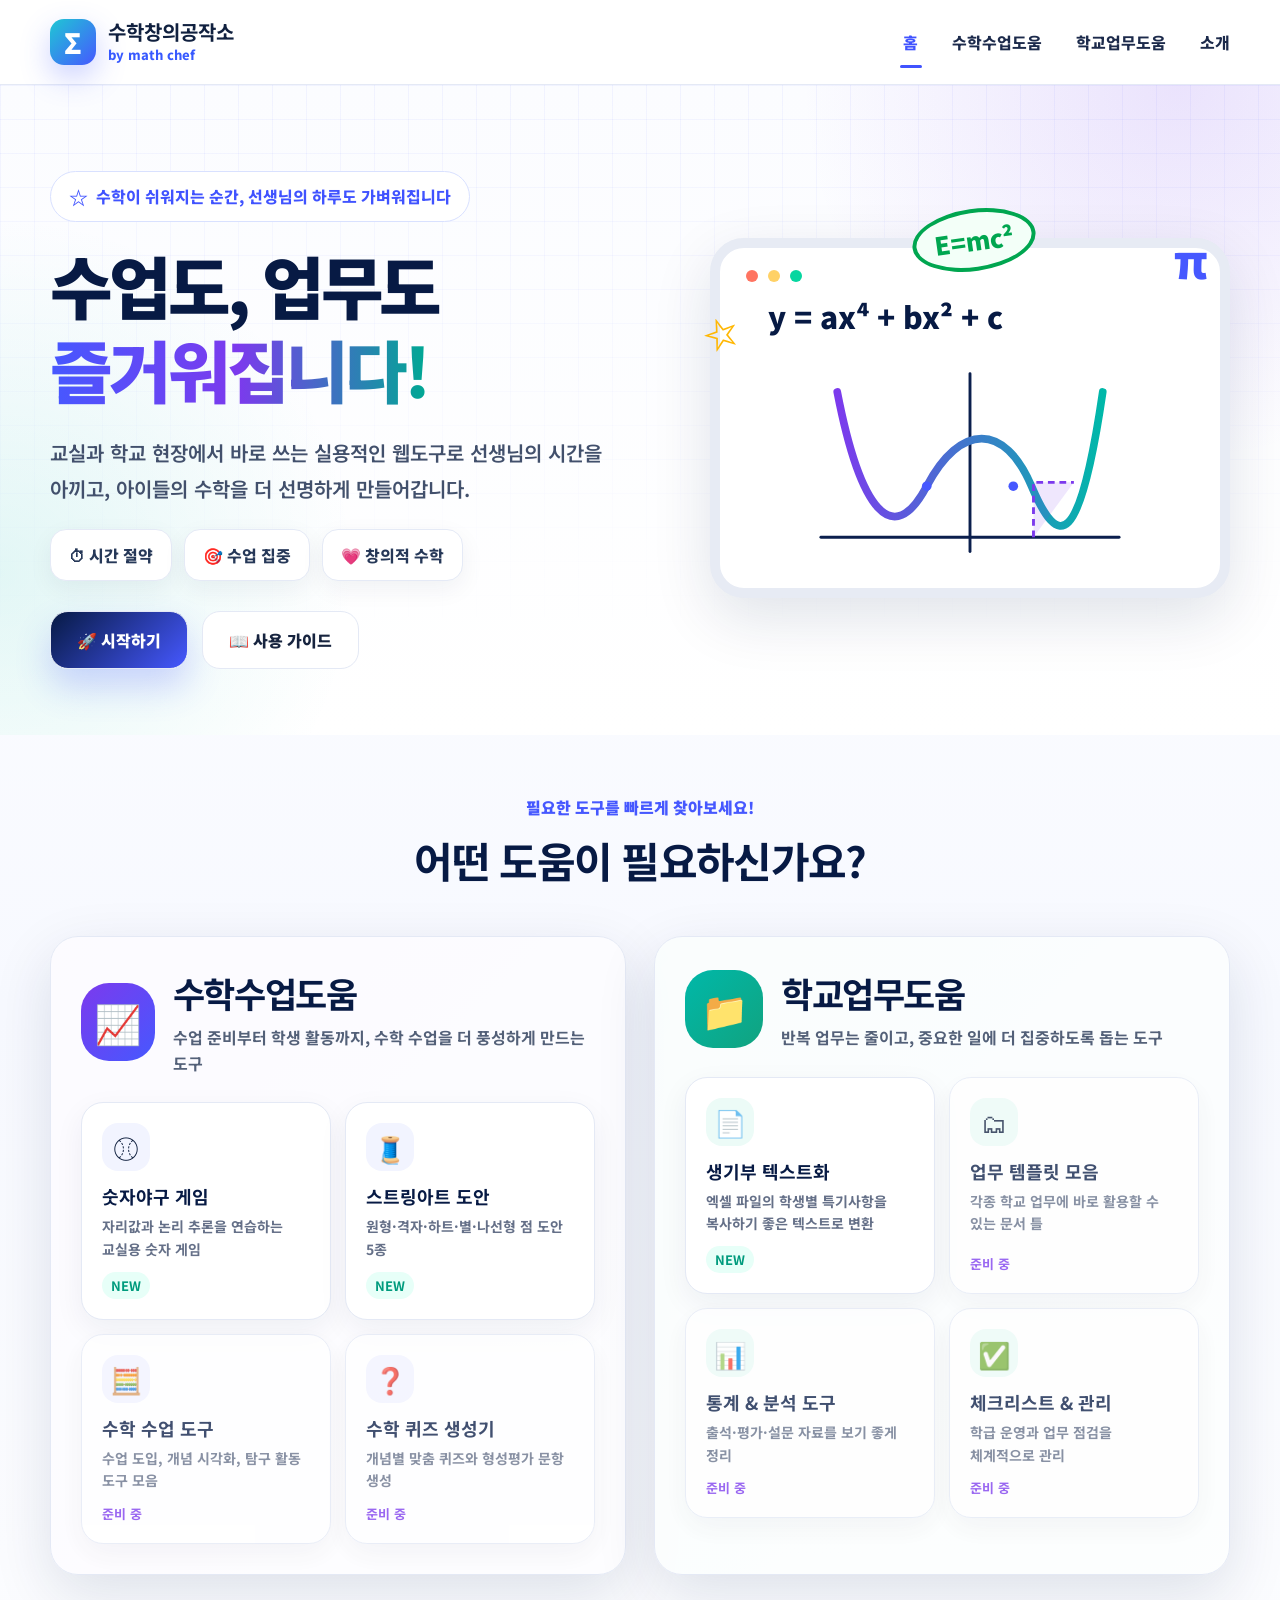
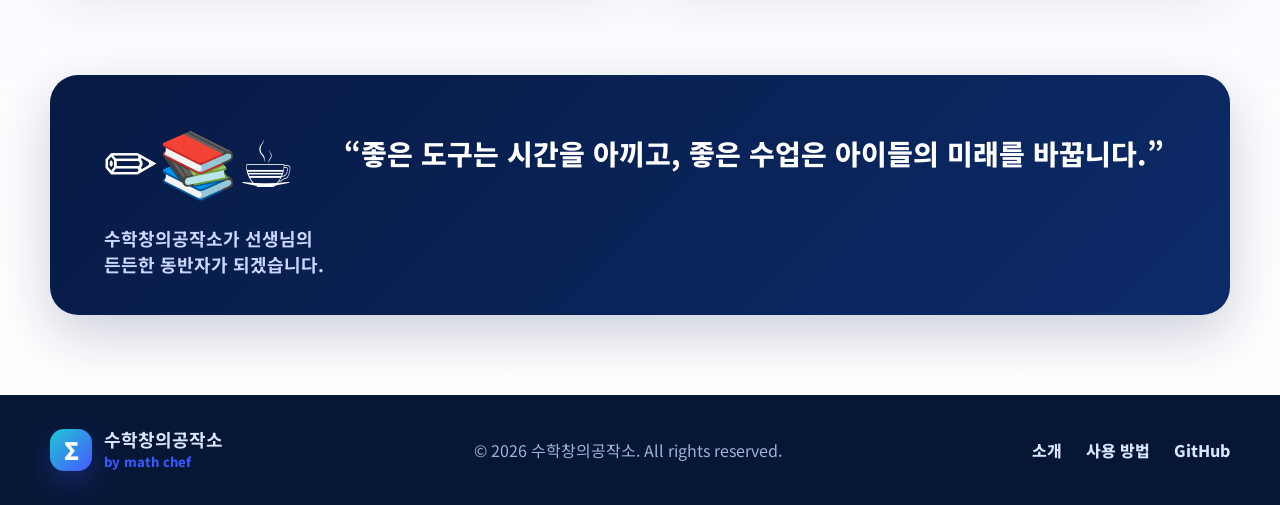
==== index.html @ ceac44e9 "Replace graph worksheet card with number baseball game" ====
<!doctype html>
<html lang="ko">
<head>
  <meta charset="UTF-8" />
  <meta name="viewport" content="width=device-width, initial-scale=1.0" />
  <title>수학창의공작소 | 수학수업·학교업무 웹도구</title>
  <meta name="description" content="수학 수업과 학교 업무를 더 쉽고 즐겁게 만드는 교사용 웹도구 모음입니다." />
  <link rel="preconnect" href="https://fonts.googleapis.com">
  <link rel="preconnect" href="https://fonts.gstatic.com" crossorigin>
  <link href="https://fonts.googleapis.com/css2?family=Noto+Sans+KR:wght@400;500;700;800;900&display=swap" rel="stylesheet">
  <link rel="stylesheet" href="style.css" />
</head>
<body>
  <header class="site-header">
    <div class="container header-inner">
      <a class="brand" href="./" aria-label="수학창의공작소 홈">
        <span class="brand-mark">Σ</span>
        <span class="brand-text">
          <strong>수학창의공작소</strong>
          <em>by math chef</em>
        </span>
      </a>
      <nav class="nav" aria-label="주요 메뉴">
        <a href="#home" class="active">홈</a>
        <a href="#math-tools">수학수업도움</a>
        <a href="#school-tools">학교업무도움</a>
        <a href="#about">소개</a>
      </nav>
    </div>
  </header>

  <main id="home">
    <section class="hero">
      <div class="container hero-grid">
        <div class="hero-copy">
          <p class="eyebrow">수학이 쉬워지는 순간, 선생님의 하루도 가벼워집니다</p>
          <h1>수업도, 업무도<br><span>즐거워집니다!</span></h1>
          <p class="hero-desc">
            교실과 학교 현장에서 바로 쓰는 실용적인 웹도구로 선생님의 시간을 아끼고,
            아이들의 수학을 더 선명하게 만들어갑니다.
          </p>
          <div class="hero-badges" aria-label="핵심 장점">
            <span>⏱ 시간 절약</span>
            <span>🎯 수업 집중</span>
            <span>💗 창의적 수학</span>
          </div>
          <div class="hero-actions">
            <a class="btn primary" href="#math-tools">🚀 시작하기</a>
            <a class="btn ghost" href="#guide">📖 사용 가이드</a>
          </div>
        </div>

        <div class="hero-visual" aria-hidden="true">
          <div class="doodle star">☆</div>
          <div class="doodle pi">π</div>
          <div class="doodle emc">E=mc²</div>
          <div class="board-card">
            <div class="board-top"></div>
            <div class="formula">y = ax⁴ + bx² + c</div>
            <svg viewBox="0 0 420 250" role="img" aria-label="4차함수 그래프 일러스트">
              <defs>
                <linearGradient id="curveGrad" x1="0" y1="0" x2="1" y2="0">
                  <stop offset="0" stop-color="#7c3aed"/>
                  <stop offset="1" stop-color="#00b8a9"/>
                </linearGradient>
              </defs>
              <line x1="55" y1="205" x2="365" y2="205" class="axis"/>
              <line x1="210" y1="35" x2="210" y2="220" class="axis"/>
              <path d="M72 54 C96 178, 130 218, 165 152 S246 86, 274 152 S324 218, 348 54" class="curve"/>
              <path d="M276 205 L276 148 L318 148" class="shade"/>
              <circle cx="165" cy="152" r="5" class="point"/>
              <circle cx="255" cy="152" r="5" class="point"/>
            </svg>
          </div>
        </div>
      </div>
    </section>

    <section class="finder" id="guide">
      <div class="container">
        <p class="mini-title">필요한 도구를 빠르게 찾아보세요!</p>
        <h2>어떤 도움이 필요하신가요?</h2>
      </div>
    </section>

    <section class="tool-sections">
      <div class="container two-columns">
        <article class="tool-panel math" id="math-tools">
          <div class="panel-head">
            <div class="panel-icon">📈</div>
            <div>
              <h2>수학수업도움</h2>
              <p>수업 준비부터 학생 활동까지, 수학 수업을 더 풍성하게 만드는 도구</p>
            </div>
          </div>
          <div class="tool-list">
            <a class="tool-item" href="tools/number-baseball.html">
              <span class="item-icon">⚾</span>
              <span><strong>숫자야구 게임</strong><small>자리값과 논리 추론을 연습하는 교실용 숫자 게임</small></span>
              <b class="new">NEW</b>
            </a>
            <a class="tool-item" href="tools/string-art.html">
              <span class="item-icon">🧵</span>
              <span><strong>스트링아트 도안</strong><small>원형·격자·하트·별·나선형 점 도안 5종</small></span>
              <b class="new">NEW</b>
            </a>
            <a class="tool-item disabled" href="#" aria-disabled="true">
              <span class="item-icon">🧮</span>
              <span><strong>수학 수업 도구</strong><small>수업 도입, 개념 시각화, 탐구 활동 도구 모음</small></span>
              <b>준비 중</b>
            </a>
            <a class="tool-item disabled" href="#" aria-disabled="true">
              <span class="item-icon">❓</span>
              <span><strong>수학 퀴즈 생성기</strong><small>개념별 맞춤 퀴즈와 형성평가 문항 생성</small></span>
              <b>준비 중</b>
            </a>
          </div>
        </article>

        <article class="tool-panel school" id="school-tools">
          <div class="panel-head">
            <div class="panel-icon">📁</div>
            <div>
              <h2>학교업무도움</h2>
              <p>반복 업무는 줄이고, 중요한 일에 더 집중하도록 돕는 도구</p>
            </div>
          </div>
          <div class="tool-list">
            <a class="tool-item" href="tools/student-record-textifier.html">
              <span class="item-icon">📄</span>
              <span><strong>생기부 텍스트화</strong><small>엑셀 파일의 학생별 특기사항을 복사하기 좋은 텍스트로 변환</small></span>
              <b class="new">NEW</b>
            </a>
            <a class="tool-item disabled" href="#" aria-disabled="true">
              <span class="item-icon">🗂</span>
              <span><strong>업무 템플릿 모음</strong><small>각종 학교 업무에 바로 활용할 수 있는 문서 틀</small></span>
              <b>준비 중</b>
            </a>
            <a class="tool-item disabled" href="#" aria-disabled="true">
              <span class="item-icon">📊</span>
              <span><strong>통계 & 분석 도구</strong><small>출석·평가·설문 자료를 보기 좋게 정리</small></span>
              <b>준비 중</b>
            </a>
            <a class="tool-item disabled" href="#" aria-disabled="true">
              <span class="item-icon">✅</span>
              <span><strong>체크리스트 & 관리</strong><small>학급 운영과 업무 점검을 체계적으로 관리</small></span>
              <b>준비 중</b>
            </a>
          </div>
        </article>
      </div>
    </section>

    <section class="quote" id="about">
      <div class="container quote-card">
        <div class="quote-illust">✏️📚☕</div>
        <p>“좋은 도구는 시간을 아끼고, 좋은 수업은 아이들의 미래를 바꿉니다.”</p>
        <span>수학창의공작소가 선생님의 든든한 동반자가 되겠습니다.</span>
      </div>
    </section>
  </main>

  <footer class="footer">
    <div class="container footer-inner">
      <div class="brand footer-brand">
        <span class="brand-mark">Σ</span>
        <span class="brand-text"><strong>수학창의공작소</strong><em>by math chef</em></span>
      </div>
      <p>© 2026 수학창의공작소. All rights reserved.</p>
      <div class="footer-links">
        <a href="#about">소개</a>
        <a href="#guide">사용 방법</a>
        <a href="https://github.com/bsw0131/mathfactory" target="_blank" rel="noreferrer">GitHub</a>
      </div>
    </div>
  </footer>

  <script src="app.js"></script>
</body>
</html>
---- style.css ----
:root{
  --navy:#071a44;
  --deep:#0b1f4d;
  --blue:#4658ff;
  --purple:#7c3aed;
  --teal:#00b8a9;
  --green:#11a37f;
  --orange:#ff7a3d;
  --pink:#ff5c8a;
  --ink:#10203f;
  --muted:#66728a;
  --line:#e4e9f5;
  --soft:#f6f8ff;
  --white:#fff;
  --shadow:0 20px 60px rgba(11,31,77,.12);
}
*{box-sizing:border-box}
html{scroll-behavior:smooth}
body{margin:0;font-family:'Noto Sans KR',system-ui,-apple-system,BlinkMacSystemFont,sans-serif;color:var(--ink);background:linear-gradient(180deg,#fff 0,#f7f9ff 48%,#fff 100%);word-break:keep-all}
a{color:inherit;text-decoration:none}
.container{width:min(1180px,calc(100% - 48px));margin:0 auto}
.site-header{position:sticky;top:0;z-index:20;background:rgba(255,255,255,.88);backdrop-filter:blur(14px);border-bottom:1px solid var(--line)}
.header-inner{height:84px;display:flex;align-items:center;justify-content:space-between;gap:30px}
.brand{display:flex;align-items:center;gap:12px;font-weight:900}.brand-mark{width:46px;height:46px;display:grid;place-items:center;border-radius:14px;background:linear-gradient(135deg,#1fc7d4,#4658ff);color:#fff;font-size:28px;box-shadow:0 12px 30px rgba(70,88,255,.28)}
.brand-text{display:flex;flex-direction:column;line-height:1.1}.brand-text strong{font-size:20px}.brand-text em{font-style:normal;font-size:13px;color:#3759ff;font-weight:800;margin-top:5px}
.nav{display:flex;align-items:center;gap:34px;font-weight:800;color:#1c2a4b}.nav a{position:relative;padding:30px 0}.nav a.active,.nav a:hover{color:#4053ff}.nav a.active:after,.nav a:hover:after{content:"";position:absolute;left:50%;bottom:16px;width:22px;height:3px;border-radius:9px;background:#4053ff;transform:translateX(-50%)}
.hero{position:relative;overflow:hidden;background:radial-gradient(circle at 92% 0%,rgba(124,58,237,.13),transparent 28%),radial-gradient(circle at 0% 75%,rgba(0,184,169,.11),transparent 26%),linear-gradient(180deg,#fbfcff 0,#fff 100%)}
.hero:before{content:"";position:absolute;inset:0;background-image:linear-gradient(rgba(70,88,255,.055) 1px,transparent 1px),linear-gradient(90deg,rgba(70,88,255,.055) 1px,transparent 1px);background-size:34px 34px;mask-image:linear-gradient(180deg,#000 0,transparent 85%)}
.hero-grid{position:relative;display:grid;grid-template-columns:1.02fr .98fr;align-items:center;min-height:650px;gap:60px;padding:80px 0 60px}.eyebrow{display:inline-flex;align-items:center;gap:8px;margin:0 0 25px;padding:11px 18px;border:1px solid #d9e1ff;border-radius:999px;background:#fff;color:#4053ff;font-weight:800}.eyebrow:before{content:"☆";font-size:19px}.hero h1{margin:0;font-size:68px;line-height:1.12;letter-spacing:-.06em;color:#071a44;font-weight:900}.hero h1 span{display:inline-block;margin-top:8px;background:linear-gradient(90deg,#4658ff,#7c3aed,#00a894);-webkit-background-clip:text;background-clip:text;color:transparent}.hero-desc{max-width:560px;margin:28px 0 22px;color:#42506c;font-size:20px;line-height:1.8;font-weight:600}.hero-badges{display:flex;flex-wrap:wrap;gap:12px;margin-bottom:30px}.hero-badges span{padding:13px 18px;border-radius:16px;background:#fff;border:1px solid #e5eaf6;box-shadow:0 8px 25px rgba(16,32,63,.06);font-weight:800;color:#263858}.hero-actions{display:flex;gap:14px;flex-wrap:wrap}.btn{display:inline-flex;align-items:center;justify-content:center;gap:8px;min-height:58px;padding:0 26px;border-radius:18px;font-weight:900;border:1px solid var(--line);transition:.2s}.btn.primary{background:linear-gradient(135deg,#071a44,#4658ff);color:#fff;box-shadow:0 18px 35px rgba(70,88,255,.24)}.btn.ghost{background:#fff;color:#17243f}.btn:hover{transform:translateY(-2px)}
.hero-visual{position:relative;height:440px}.board-card{position:absolute;right:0;top:38px;width:min(520px,100%);height:360px;border-radius:34px;background:#fff;border:10px solid #e7ebf4;box-shadow:var(--shadow);overflow:hidden;padding:46px 48px}.board-top{position:absolute;left:26px;top:22px;width:12px;height:12px;border-radius:50%;background:#ff7461;box-shadow:22px 0 #ffd166,44px 0 #06d6a0}.formula{font-size:30px;font-weight:900;color:#071a44;margin-bottom:2px}.axis{stroke:#0b1f4d;stroke-width:3;stroke-linecap:round}.curve{fill:none;stroke:url(#curveGrad);stroke-width:8;stroke-linecap:round}.shade{fill:rgba(124,58,237,.12);stroke:#7c3aed;stroke-width:3;stroke-dasharray:7 5}.point{fill:#4658ff}.doodle{position:absolute;z-index:2;font-weight:900}.star{left:4%;top:24%;font-size:35px;color:#ffb703;transform:rotate(-20deg)}.pi{right:4%;top:6%;font-size:46px;color:#4658ff}.emc{left:42%;top:2%;border:4px solid #00a650;border-radius:50%;padding:9px 18px;color:#00a650;font-size:25px;transform:rotate(-8deg);background:#f3fff8}
.finder{padding:60px 0 22px;text-align:center}.mini-title{margin:0 0 10px;color:#4658ff;font-weight:900}.finder h2{margin:0;font-size:42px;letter-spacing:-.04em;color:#071a44}.tool-sections{padding:24px 0 70px}.two-columns{display:grid;grid-template-columns:1fr 1fr;gap:28px}.tool-panel{border:1px solid var(--line);border-radius:28px;padding:30px;background:rgba(255,255,255,.86);box-shadow:var(--shadow);position:relative;overflow:hidden}.tool-panel:before{content:"";position:absolute;inset:0;z-index:-1}.tool-panel.math:before{background:linear-gradient(135deg,rgba(124,58,237,.12),rgba(70,88,255,.05))}.tool-panel.school:before{background:linear-gradient(135deg,rgba(0,184,169,.12),rgba(17,163,127,.05))}.panel-head{display:flex;gap:18px;align-items:center;margin-bottom:26px}.panel-icon{width:78px;height:78px;border-radius:28px;display:grid;place-items:center;font-size:38px;color:#fff}.math .panel-icon{background:linear-gradient(135deg,#7c3aed,#4658ff)}.school .panel-icon{background:linear-gradient(135deg,#00b8a9,#11a37f)}.panel-head h2{margin:0 0 7px;font-size:35px;letter-spacing:-.04em;color:#071a44}.panel-head p{margin:0;color:#536078;font-weight:700;line-height:1.6}.tool-list{display:grid;grid-template-columns:1fr 1fr;gap:14px}.tool-item{min-height:155px;background:#fff;border:1px solid #e4e9f5;border-radius:22px;padding:20px;display:flex;flex-direction:column;gap:12px;box-shadow:0 10px 30px rgba(16,32,63,.06);transition:.2s}.tool-item:hover{transform:translateY(-3px);box-shadow:0 18px 36px rgba(16,32,63,.12)}.tool-item.disabled{cursor:not-allowed;opacity:.76}.item-icon{width:48px;height:48px;border-radius:16px;background:#f2f4ff;display:grid;place-items:center;font-size:26px}.school .item-icon{background:#ecfbf7}.tool-item strong{display:block;font-size:18px;color:#071a44;margin-bottom:6px}.tool-item small{display:block;font-size:14px;line-height:1.6;color:#657088;font-weight:700}.tool-item b{align-self:flex-start;margin-top:auto;font-size:13px;color:#7c3aed}.tool-item b.new{padding:4px 9px;border-radius:999px;background:#e7fff8;color:#009b7d}.quote{padding:30px 0 80px}.quote-card{min-height:185px;border-radius:28px;background:linear-gradient(135deg,#071a44,#0c2b69);color:#fff;display:grid;grid-template-columns:220px 1fr;align-items:center;gap:20px;padding:38px 54px;box-shadow:0 20px 55px rgba(7,26,68,.2)}.quote-illust{font-size:64px}.quote p{font-size:28px;line-height:1.55;margin:0 0 10px;font-weight:800}.quote span{color:#cbd7ff;font-size:18px;font-weight:700}.footer{background:#061736;color:#dbe5ff;padding:34px 0}.footer-inner{display:flex;align-items:center;justify-content:space-between;gap:24px}.footer .brand-mark{width:42px;height:42px;font-size:24px}.footer .brand-text strong{font-size:18px}.footer p{margin:0;color:#9fb1d8}.footer-links{display:flex;gap:24px;font-weight:800}.footer-links a:hover{color:#fff}
@media (max-width:980px){.nav{display:none}.hero-grid{grid-template-columns:1fr;min-height:auto;padding:54px 0}.hero h1{font-size:52px}.hero-visual{height:350px}.board-card{left:0;right:auto}.two-columns{grid-template-columns:1fr}.tool-list{grid-template-columns:1fr 1fr}.quote-card{grid-template-columns:1fr;text-align:center}}
@media (max-width:620px){.container{width:min(100% - 28px,1180px)}.header-inner{height:72px}.brand-text strong{font-size:17px}.hero h1{font-size:42px}.hero-desc{font-size:17px}.hero-badges span{font-size:14px}.board-card{height:295px;padding:42px 24px;border-width:8px}.formula{font-size:22px}.finder h2{font-size:32px}.panel-head{align-items:flex-start}.panel-head h2{font-size:29px}.tool-list{grid-template-columns:1fr}.quote-card{padding:32px 20px}.quote p{font-size:22px}.footer-inner{flex-direction:column;text-align:center}.footer-links{flex-wrap:wrap;justify-content:center}}
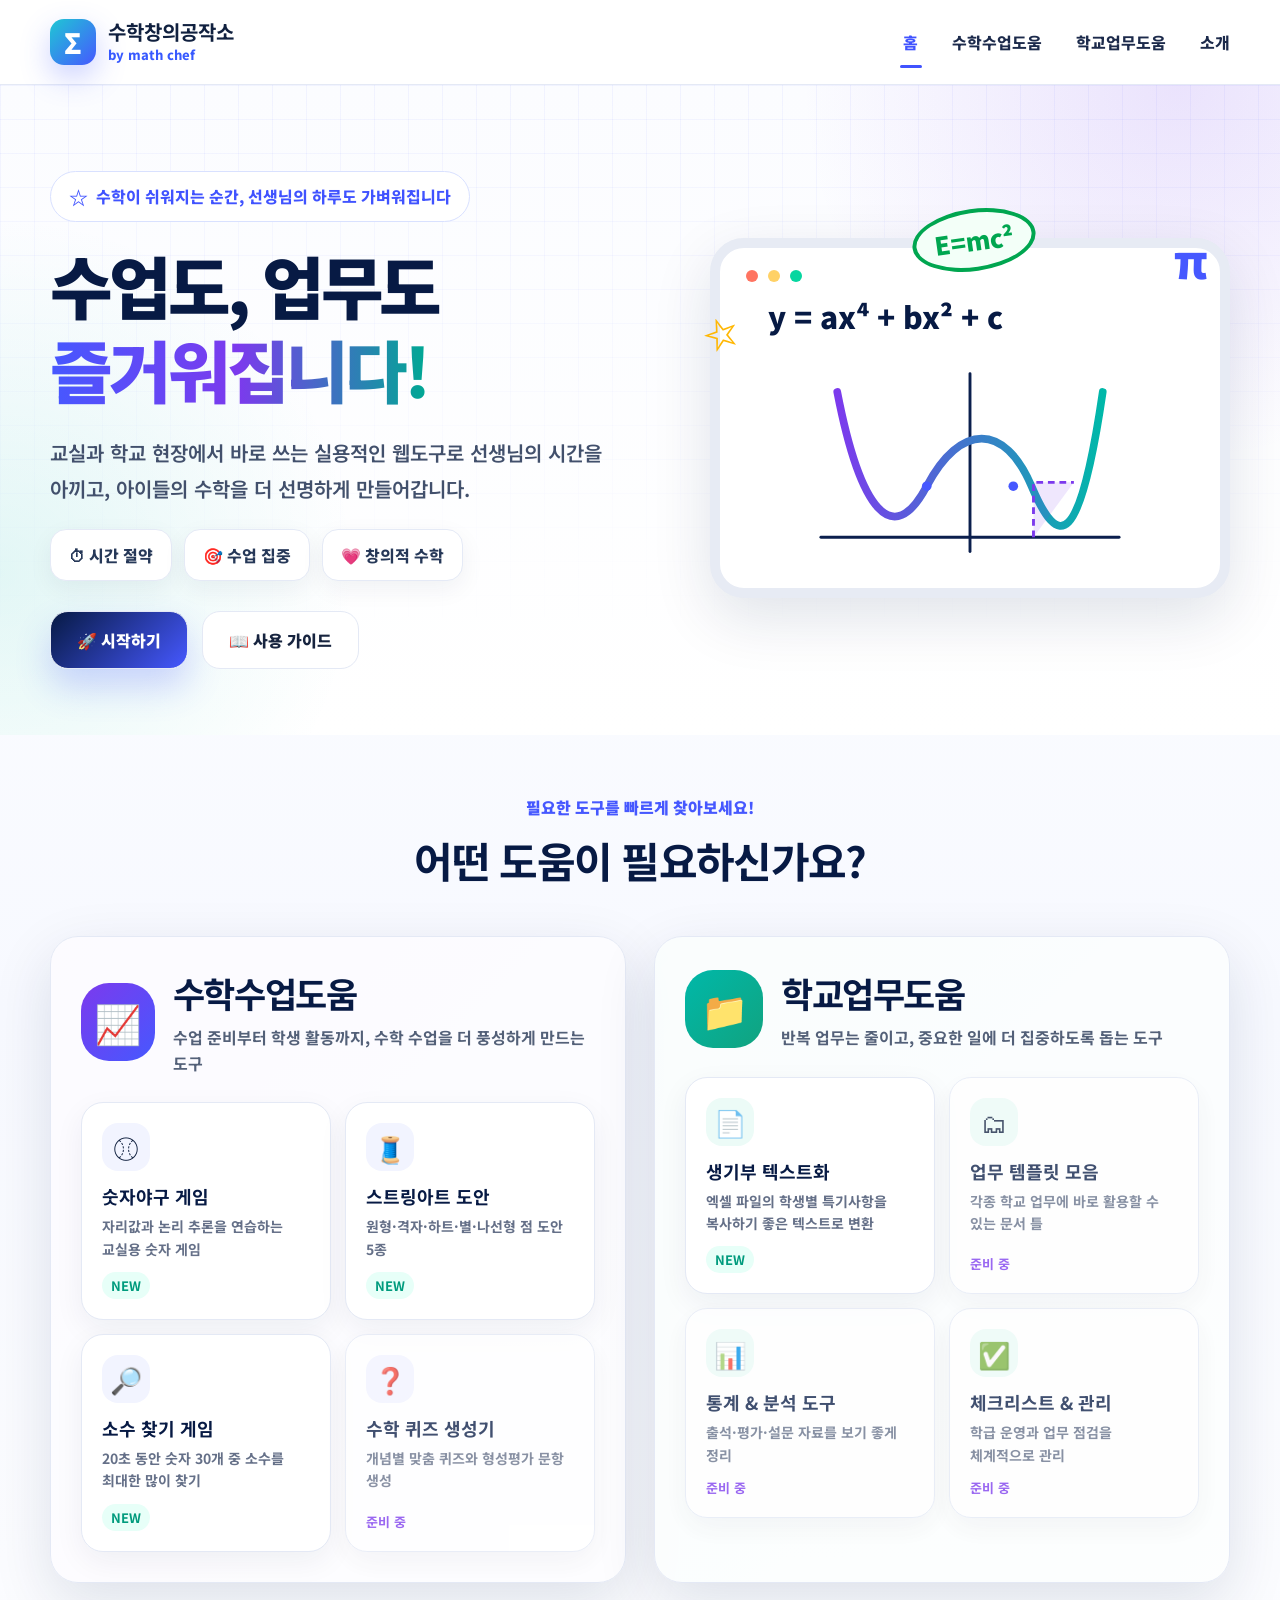
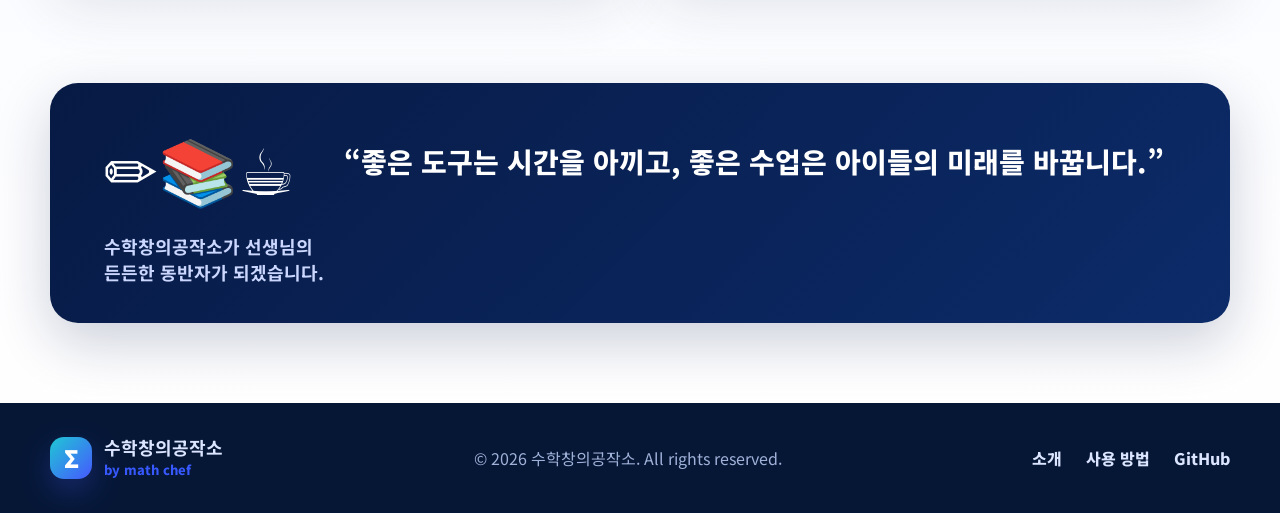
==== commit 47361a01: "Replace math class tool card with prime finder game" ====
--- a/index.html
+++ b/index.html
@@ -104,10 +104,10 @@
               <span><strong>스트링아트 도안</strong><small>원형·격자·하트·별·나선형 점 도안 5종</small></span>
               <b class="new">NEW</b>
             </a>
-            <a class="tool-item disabled" href="#" aria-disabled="true">
-              <span class="item-icon">🧮</span>
-              <span><strong>수학 수업 도구</strong><small>수업 도입, 개념 시각화, 탐구 활동 도구 모음</small></span>
-              <b>준비 중</b>
+            <a class="tool-item" href="tools/prime-finder.html">
+              <span class="item-icon">🔎</span>
+              <span><strong>소수 찾기 게임</strong><small>20초 동안 숫자 30개 중 소수를 최대한 많이 찾기</small></span>
+              <b class="new">NEW</b>
             </a>
             <a class="tool-item disabled" href="#" aria-disabled="true">
               <span class="item-icon">❓</span>
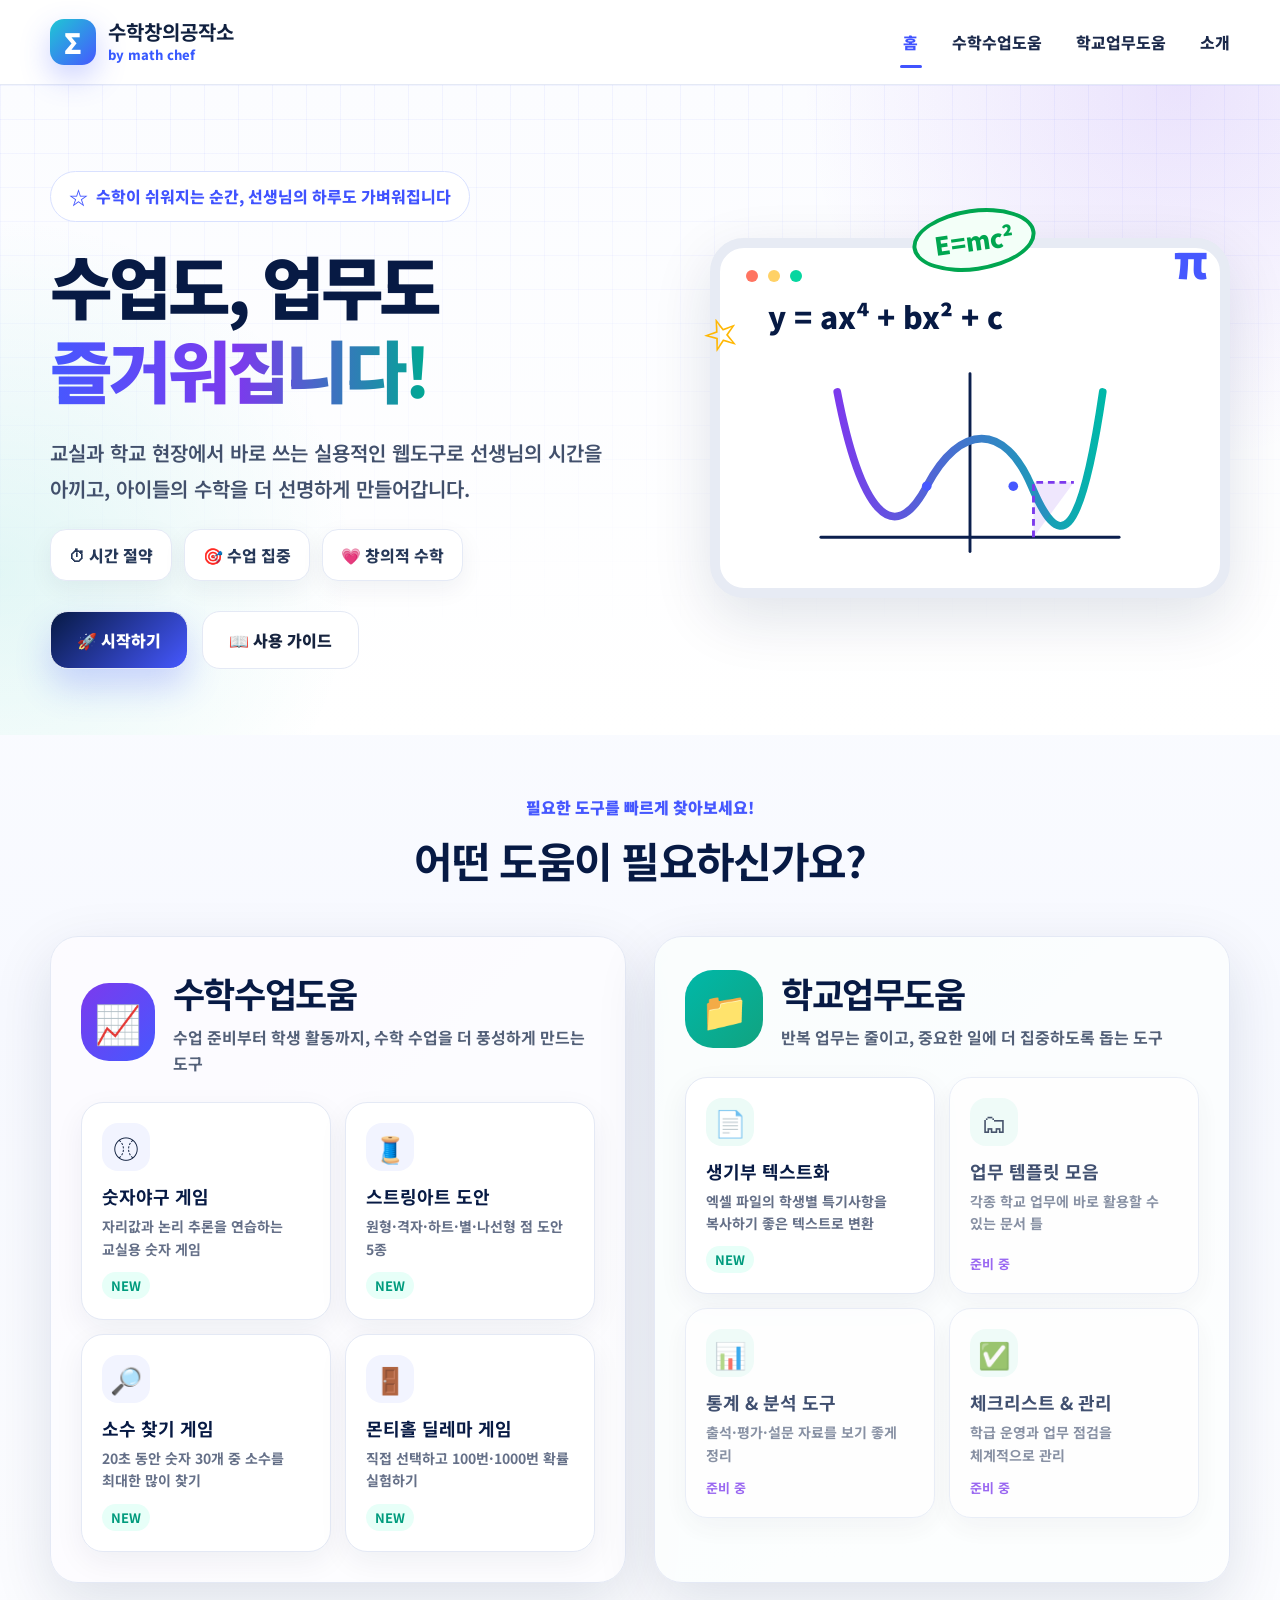
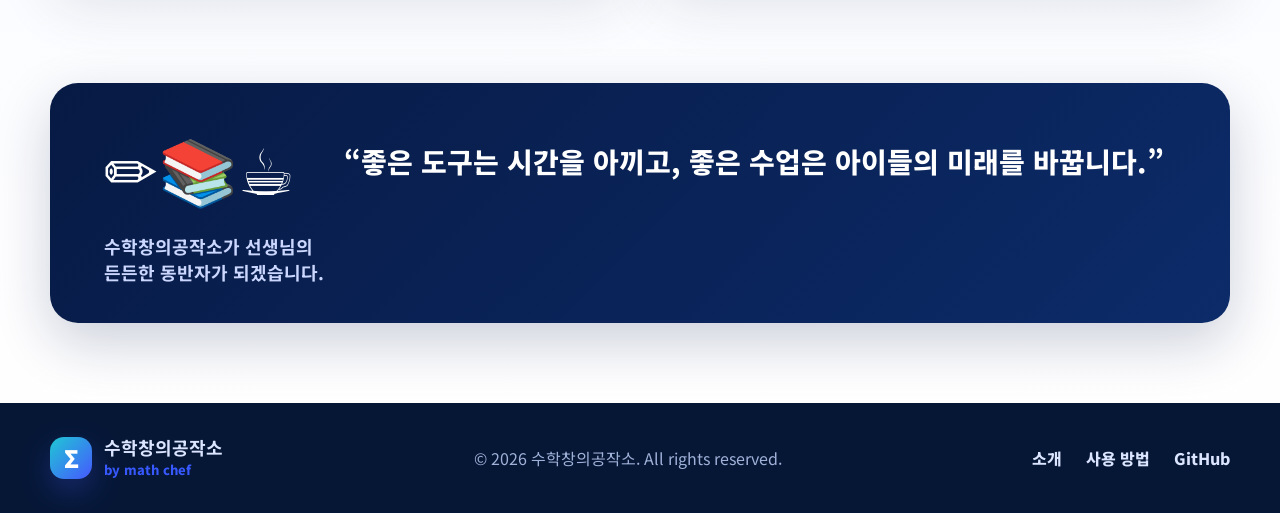
==== commit e9a95375: "Replace quiz generator card with Monty Hall game" ====
--- a/index.html
+++ b/index.html
@@ -109,10 +109,10 @@
               <span><strong>소수 찾기 게임</strong><small>20초 동안 숫자 30개 중 소수를 최대한 많이 찾기</small></span>
               <b class="new">NEW</b>
             </a>
-            <a class="tool-item disabled" href="#" aria-disabled="true">
-              <span class="item-icon">❓</span>
-              <span><strong>수학 퀴즈 생성기</strong><small>개념별 맞춤 퀴즈와 형성평가 문항 생성</small></span>
-              <b>준비 중</b>
+            <a class="tool-item" href="tools/monty-hall.html">
+              <span class="item-icon">🚪</span>
+              <span><strong>몬티홀 딜레마 게임</strong><small>직접 선택하고 100번·1000번 확률 실험하기</small></span>
+              <b class="new">NEW</b>
             </a>
           </div>
         </article>
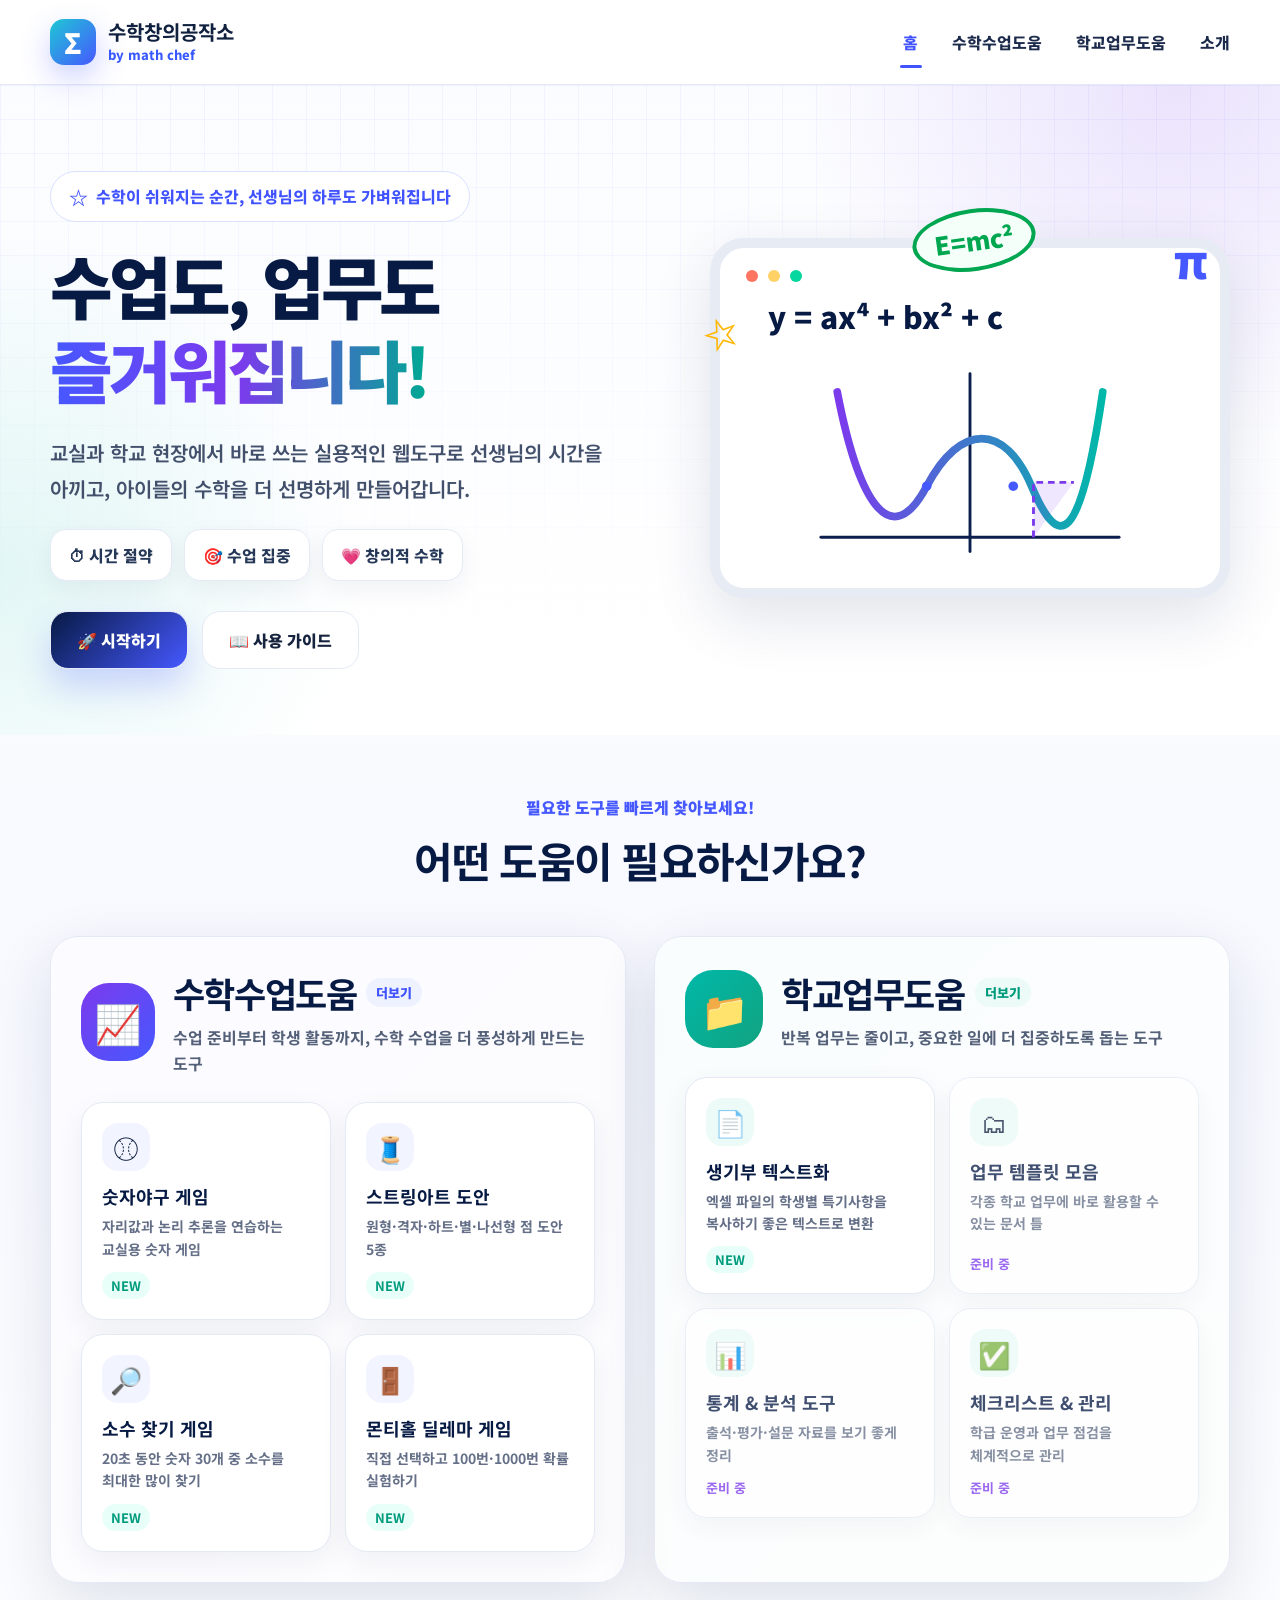
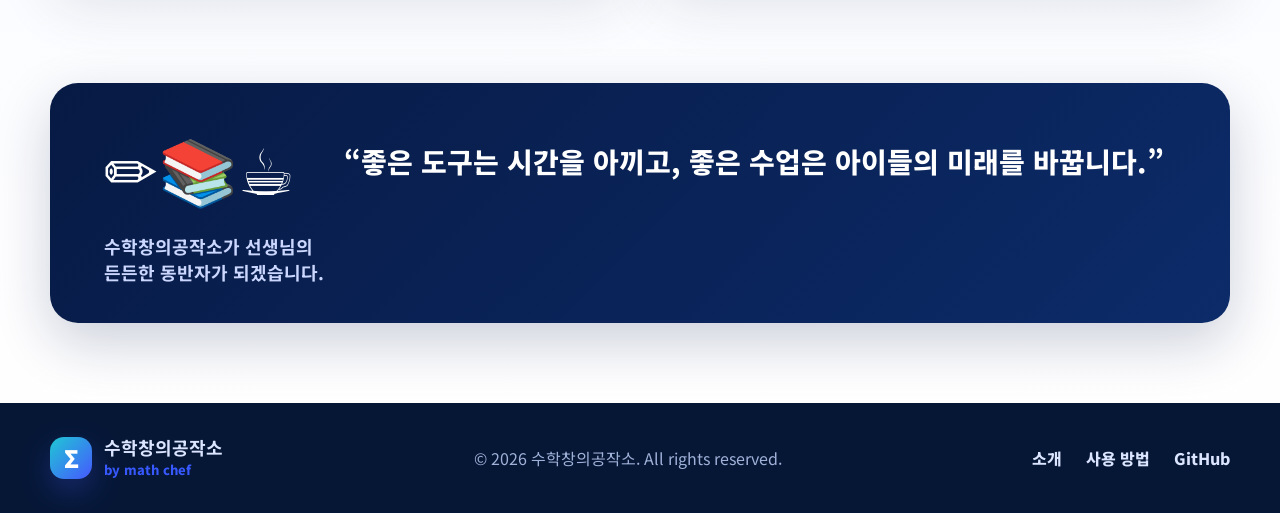
==== commit d07146d4: "Add more links to tool panel headings" ====
--- a/index.html
+++ b/index.html
@@ -9,6 +9,12 @@
   <link rel="preconnect" href="https://fonts.gstatic.com" crossorigin>
   <link href="https://fonts.googleapis.com/css2?family=Noto+Sans+KR:wght@400;500;700;800;900&display=swap" rel="stylesheet">
   <link rel="stylesheet" href="style.css" />
+  <style>
+    .panel-title-link{display:inline-flex;align-items:center;gap:10px}
+    .panel-title-link .more-label{padding:5px 10px;border-radius:999px;background:#eef2ff;color:#4053ff;font-size:13px;font-weight:900;letter-spacing:0}
+    .school .panel-title-link .more-label{background:#ecfbf7;color:#009b7d}
+    .panel-title-link:hover .more-label{transform:translateX(2px)}
+  </style>
 </head>
 <body>
   <header class="site-header">
@@ -89,7 +95,7 @@
           <div class="panel-head">
             <div class="panel-icon">📈</div>
             <div>
-              <h2>수학수업도움</h2>
+              <h2><a class="panel-title-link" href="tools/math-tools.html">수학수업도움 <span class="more-label">더보기</span></a></h2>
               <p>수업 준비부터 학생 활동까지, 수학 수업을 더 풍성하게 만드는 도구</p>
             </div>
           </div>
@@ -121,7 +127,7 @@
           <div class="panel-head">
             <div class="panel-icon">📁</div>
             <div>
-              <h2>학교업무도움</h2>
+              <h2><a class="panel-title-link" href="tools/school-tools.html">학교업무도움 <span class="more-label">더보기</span></a></h2>
               <p>반복 업무는 줄이고, 중요한 일에 더 집중하도록 돕는 도구</p>
             </div>
           </div>
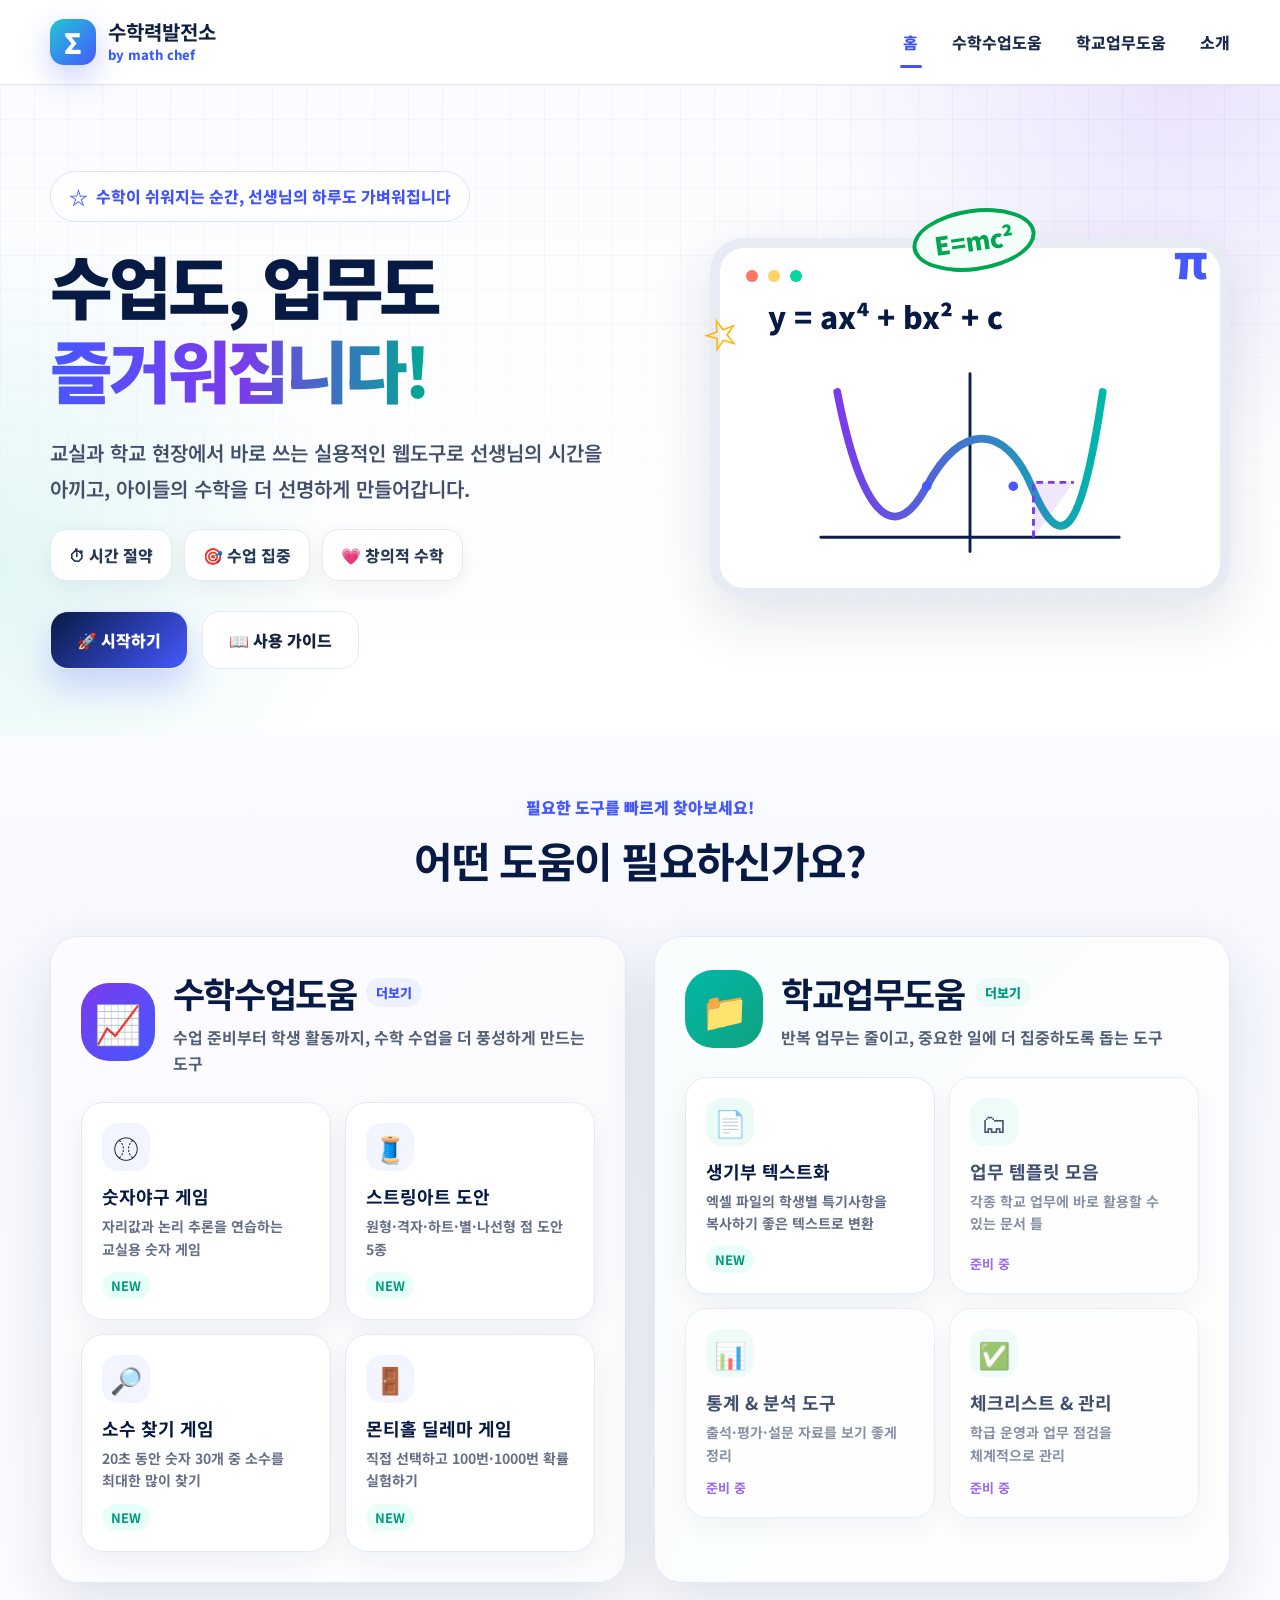
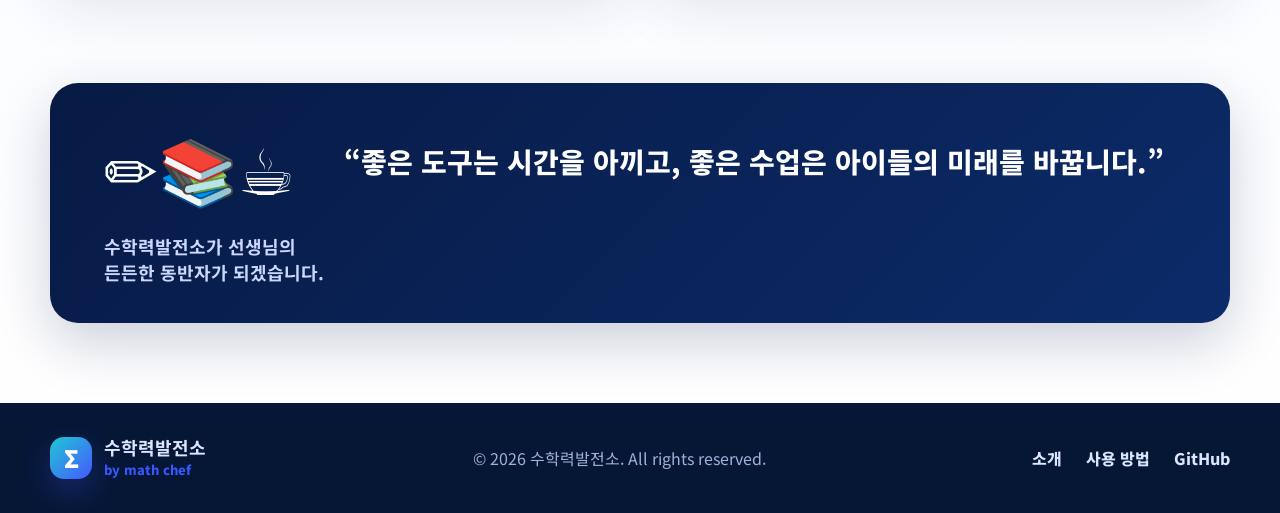
==== commit b9c3b6b6: "Update main title and favicon link" ====
--- a/index.html
+++ b/index.html
@@ -3,11 +3,12 @@
 <head>
   <meta charset="UTF-8" />
   <meta name="viewport" content="width=device-width, initial-scale=1.0" />
-  <title>수학창의공작소 | 수학수업·학교업무 웹도구</title>
+  <title>수학력발전소 | 수학수업·학교업무 웹도구</title>
   <meta name="description" content="수학 수업과 학교 업무를 더 쉽고 즐겁게 만드는 교사용 웹도구 모음입니다." />
   <link rel="preconnect" href="https://fonts.googleapis.com">
   <link rel="preconnect" href="https://fonts.gstatic.com" crossorigin>
   <link href="https://fonts.googleapis.com/css2?family=Noto+Sans+KR:wght@400;500;700;800;900&display=swap" rel="stylesheet">
+  <link rel="icon" href="favicon.svg" type="image/svg+xml" />
   <link rel="stylesheet" href="style.css" />
   <style>
     .panel-title-link{display:inline-flex;align-items:center;gap:10px}
@@ -19,10 +20,10 @@
 <body>
   <header class="site-header">
     <div class="container header-inner">
-      <a class="brand" href="./" aria-label="수학창의공작소 홈">
+      <a class="brand" href="./" aria-label="수학력발전소 홈">
         <span class="brand-mark">Σ</span>
         <span class="brand-text">
-          <strong>수학창의공작소</strong>
+          <strong>수학력발전소</strong>
           <em>by math chef</em>
         </span>
       </a>
@@ -161,7 +162,7 @@
       <div class="container quote-card">
         <div class="quote-illust">✏️📚☕</div>
         <p>“좋은 도구는 시간을 아끼고, 좋은 수업은 아이들의 미래를 바꿉니다.”</p>
-        <span>수학창의공작소가 선생님의 든든한 동반자가 되겠습니다.</span>
+        <span>수학력발전소가 선생님의 든든한 동반자가 되겠습니다.</span>
       </div>
     </section>
   </main>
@@ -170,9 +171,9 @@
     <div class="container footer-inner">
       <div class="brand footer-brand">
         <span class="brand-mark">Σ</span>
-        <span class="brand-text"><strong>수학창의공작소</strong><em>by math chef</em></span>
+        <span class="brand-text"><strong>수학력발전소</strong><em>by math chef</em></span>
       </div>
-      <p>© 2026 수학창의공작소. All rights reserved.</p>
+      <p>© 2026 수학력발전소. All rights reserved.</p>
       <div class="footer-links">
         <a href="#about">소개</a>
         <a href="#guide">사용 방법</a>
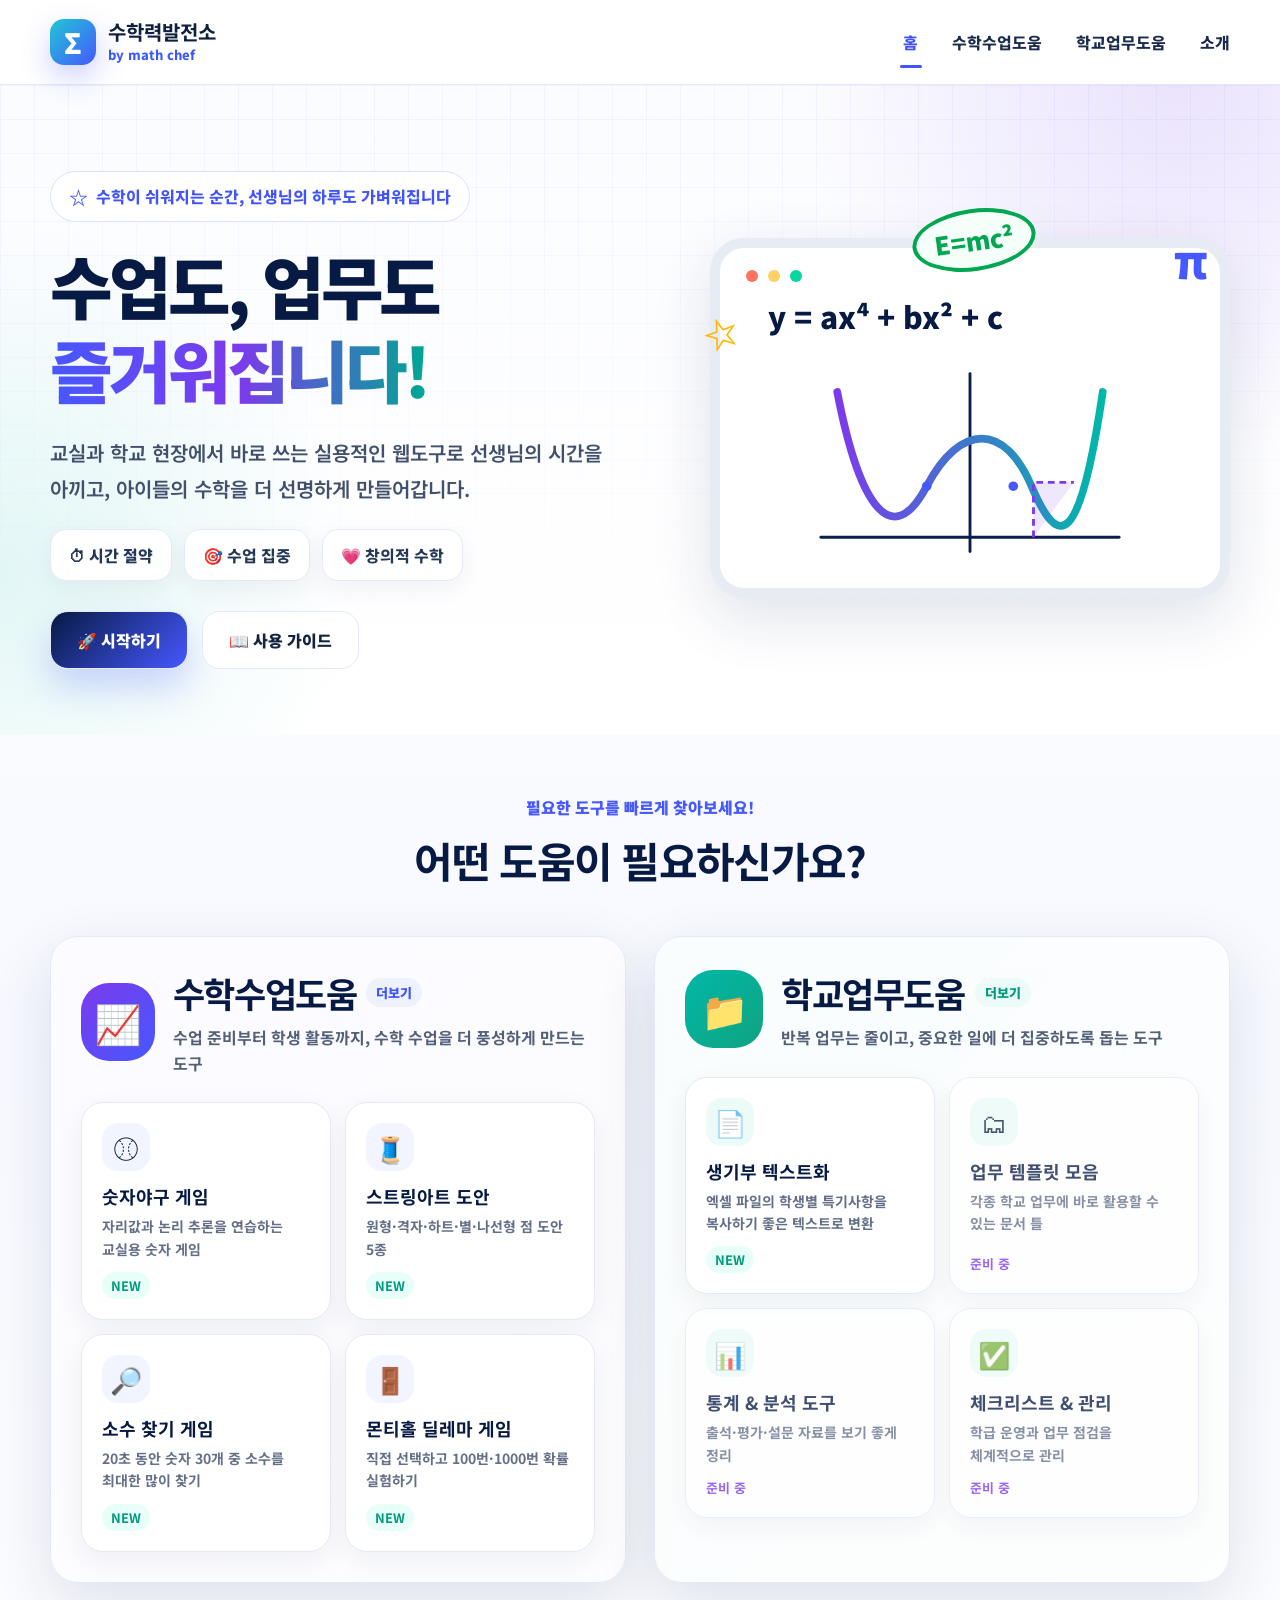
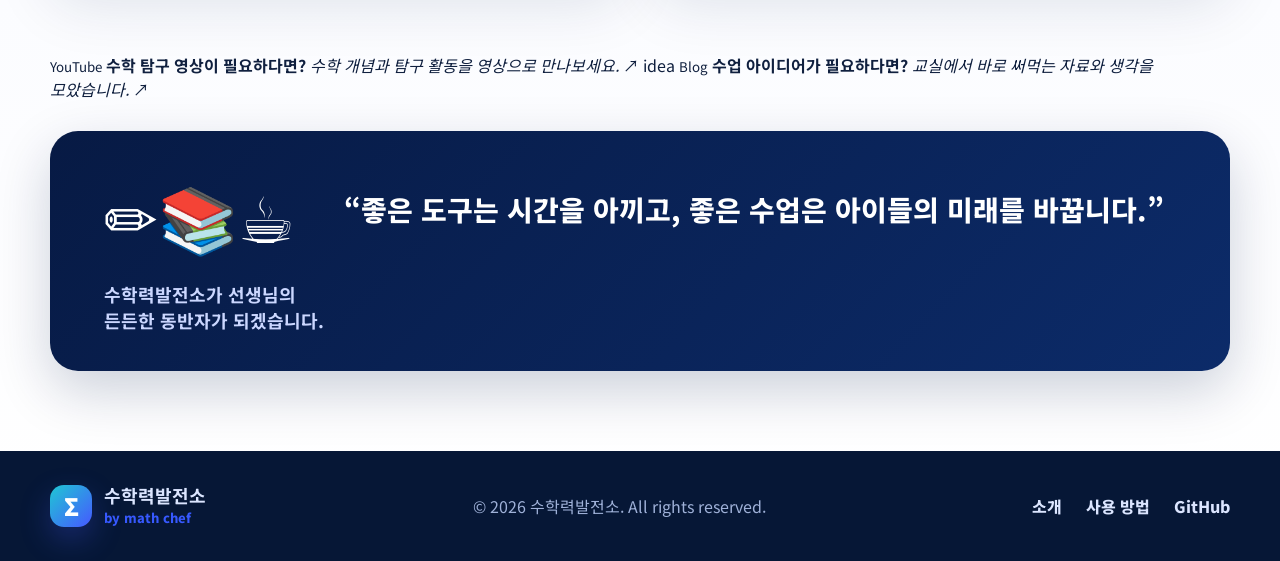
==== commit 7944e2c2: "Add YouTube and blog feature links" ====
--- a/index.html
+++ b/index.html
@@ -158,6 +158,42 @@
       </div>
     </section>
 
+    <section class="channel-links" aria-label="수학력발전소 외부 채널">
+      <div class="container channel-grid">
+        <a class="channel-card youtube" href="https://www.youtube.com/@mathlab8437" target="_blank" rel="noreferrer">
+          <span class="channel-art" aria-hidden="true">
+            <span class="video-window">
+              <span class="play-button"></span>
+              <span class="graph-line"></span>
+              <span class="video-caption"></span>
+            </span>
+          </span>
+          <span class="channel-copy">
+            <small>YouTube</small>
+            <strong>수학 탐구 영상이 필요하다면?</strong>
+            <em>수학 개념과 탐구 활동을 영상으로 만나보세요.</em>
+          </span>
+          <span class="channel-arrow" aria-hidden="true">↗</span>
+        </a>
+        <a class="channel-card blog" href="https://blog.naver.com/bswbsw0131" target="_blank" rel="noreferrer">
+          <span class="channel-art" aria-hidden="true">
+            <span class="blog-window">
+              <span class="blog-dot"></span>
+              <span class="blog-line wide"></span>
+              <span class="blog-line"></span>
+              <span class="blog-chip">idea</span>
+            </span>
+          </span>
+          <span class="channel-copy">
+            <small>Blog</small>
+            <strong>수업 아이디어가 필요하다면?</strong>
+            <em>교실에서 바로 써먹는 자료와 생각을 모았습니다.</em>
+          </span>
+          <span class="channel-arrow" aria-hidden="true">↗</span>
+        </a>
+      </div>
+    </section>
+
     <section class="quote" id="about">
       <div class="container quote-card">
         <div class="quote-illust">✏️📚☕</div>
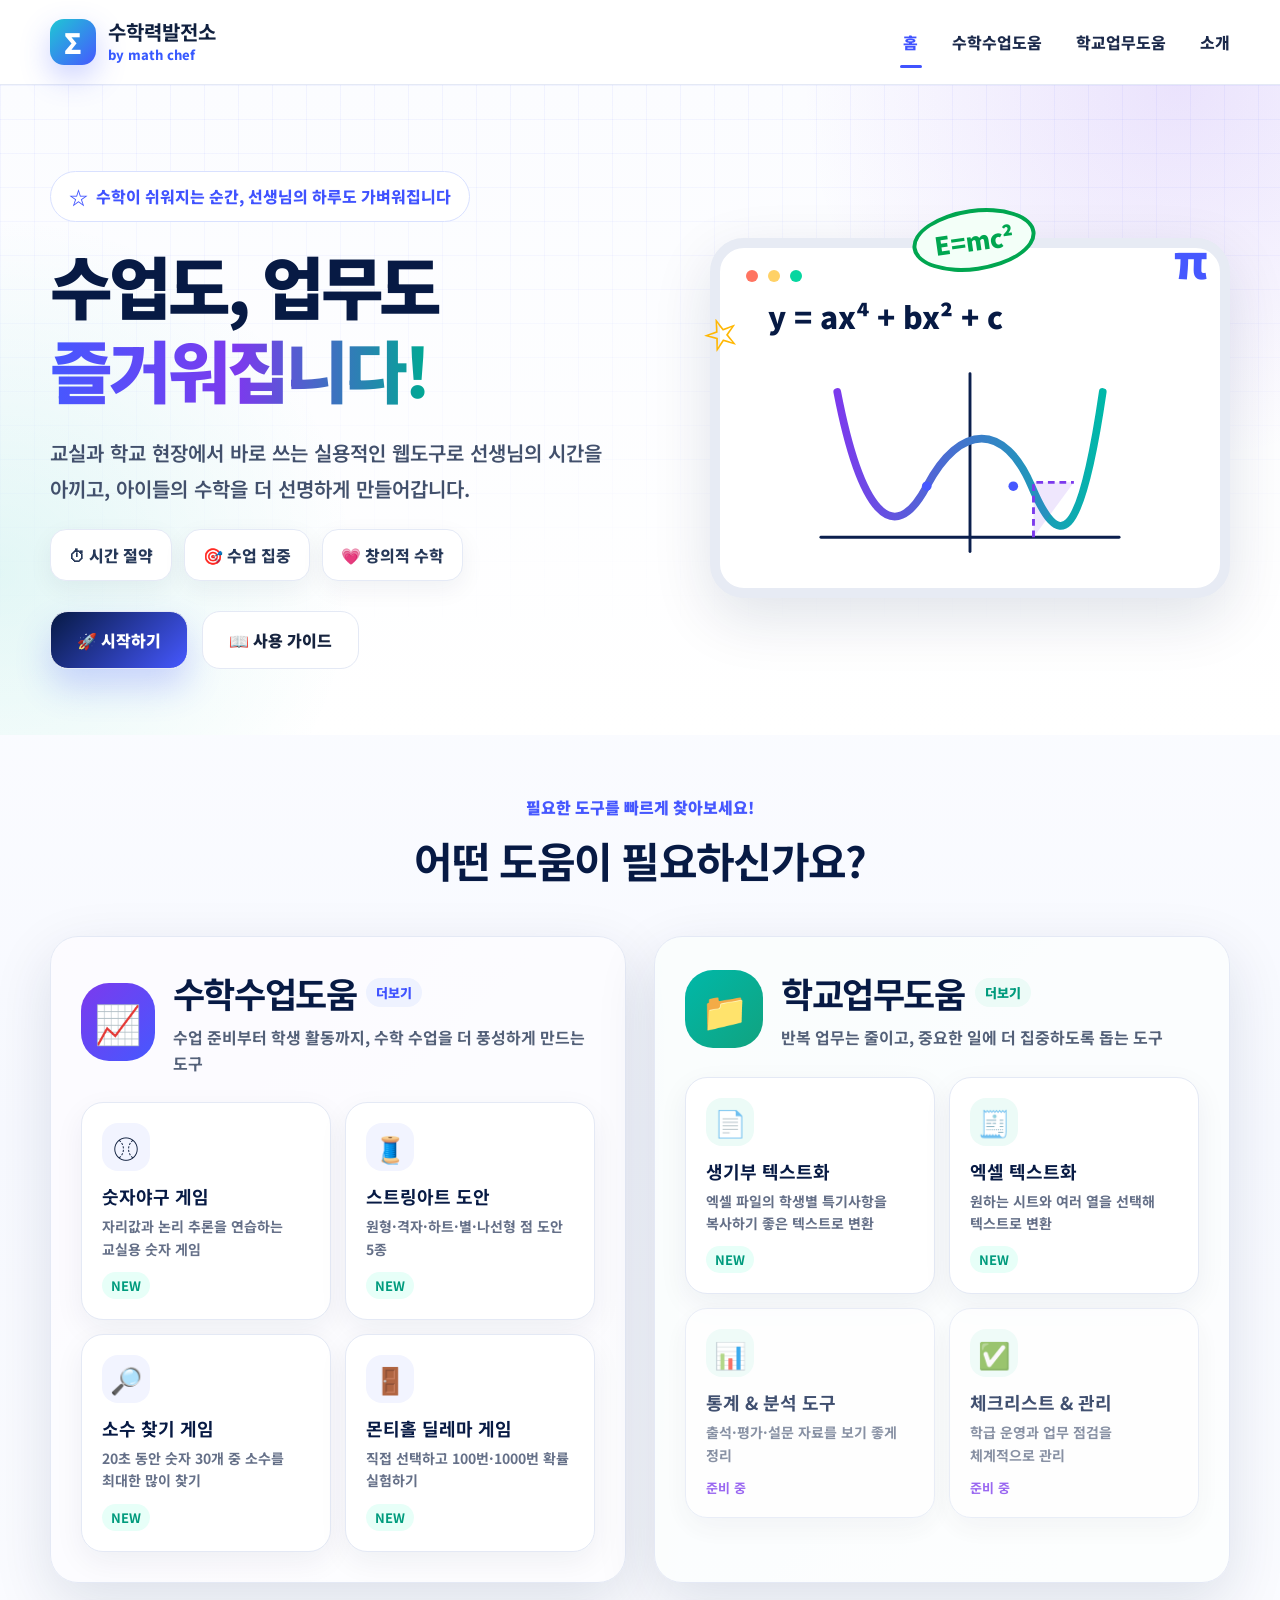
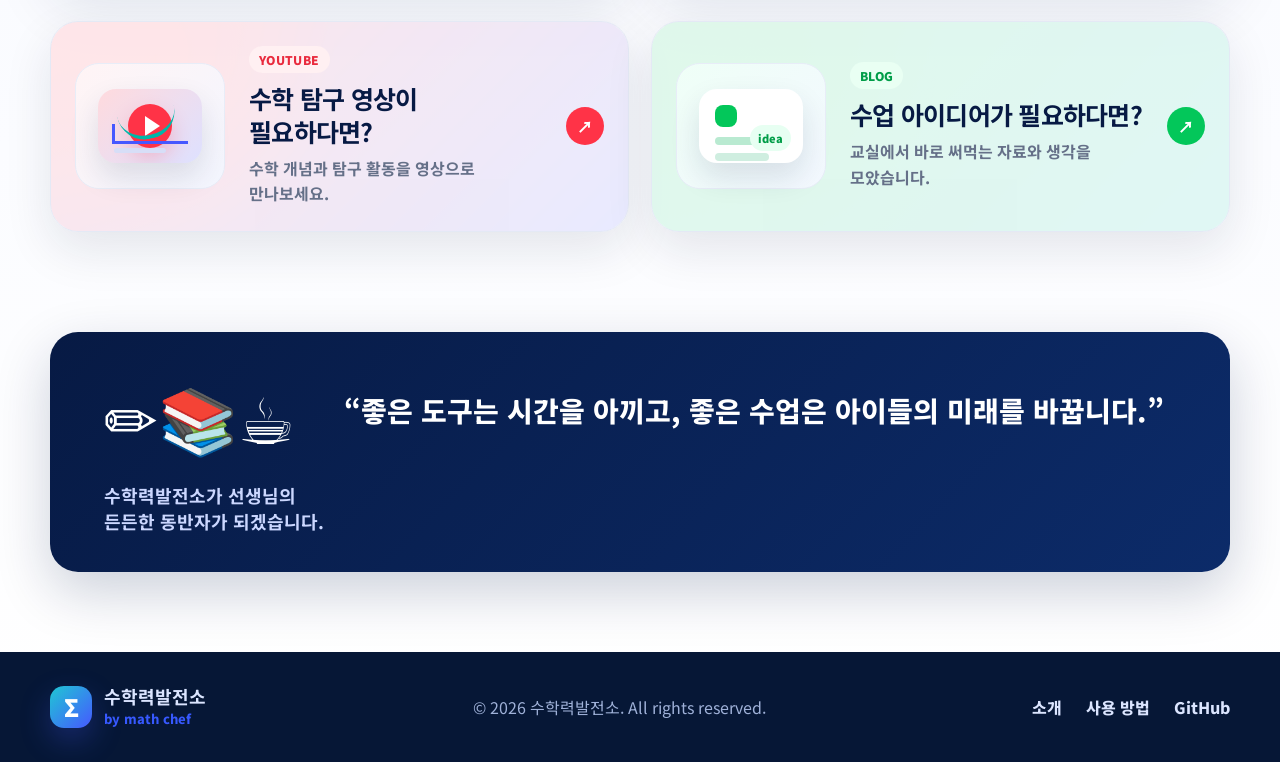
==== commit 3cf2ea40: "Link excel textifier from homepage" ====
--- a/index.html
+++ b/index.html
@@ -10,214 +10,18 @@
   <link href="https://fonts.googleapis.com/css2?family=Noto+Sans+KR:wght@400;500;700;800;900&display=swap" rel="stylesheet">
   <link rel="icon" href="favicon.svg" type="image/svg+xml" />
   <link rel="stylesheet" href="style.css" />
-  <style>
-    .panel-title-link{display:inline-flex;align-items:center;gap:10px}
-    .panel-title-link .more-label{padding:5px 10px;border-radius:999px;background:#eef2ff;color:#4053ff;font-size:13px;font-weight:900;letter-spacing:0}
-    .school .panel-title-link .more-label{background:#ecfbf7;color:#009b7d}
-    .panel-title-link:hover .more-label{transform:translateX(2px)}
-  </style>
+  <style>.panel-title-link{display:inline-flex;align-items:center;gap:10px}.panel-title-link .more-label{padding:5px 10px;border-radius:999px;background:#eef2ff;color:#4053ff;font-size:13px;font-weight:900;letter-spacing:0}.school .panel-title-link .more-label{background:#ecfbf7;color:#009b7d}.panel-title-link:hover .more-label{transform:translateX(2px)}</style>
 </head>
 <body>
-  <header class="site-header">
-    <div class="container header-inner">
-      <a class="brand" href="./" aria-label="수학력발전소 홈">
-        <span class="brand-mark">Σ</span>
-        <span class="brand-text">
-          <strong>수학력발전소</strong>
-          <em>by math chef</em>
-        </span>
-      </a>
-      <nav class="nav" aria-label="주요 메뉴">
-        <a href="#home" class="active">홈</a>
-        <a href="#math-tools">수학수업도움</a>
-        <a href="#school-tools">학교업무도움</a>
-        <a href="#about">소개</a>
-      </nav>
-    </div>
-  </header>
-
+  <header class="site-header"><div class="container header-inner"><a class="brand" href="./" aria-label="수학력발전소 홈"><span class="brand-mark">Σ</span><span class="brand-text"><strong>수학력발전소</strong><em>by math chef</em></span></a><nav class="nav" aria-label="주요 메뉴"><a href="#home" class="active">홈</a><a href="#math-tools">수학수업도움</a><a href="#school-tools">학교업무도움</a><a href="#about">소개</a></nav></div></header>
   <main id="home">
-    <section class="hero">
-      <div class="container hero-grid">
-        <div class="hero-copy">
-          <p class="eyebrow">수학이 쉬워지는 순간, 선생님의 하루도 가벼워집니다</p>
-          <h1>수업도, 업무도<br><span>즐거워집니다!</span></h1>
-          <p class="hero-desc">
-            교실과 학교 현장에서 바로 쓰는 실용적인 웹도구로 선생님의 시간을 아끼고,
-            아이들의 수학을 더 선명하게 만들어갑니다.
-          </p>
-          <div class="hero-badges" aria-label="핵심 장점">
-            <span>⏱ 시간 절약</span>
-            <span>🎯 수업 집중</span>
-            <span>💗 창의적 수학</span>
-          </div>
-          <div class="hero-actions">
-            <a class="btn primary" href="#math-tools">🚀 시작하기</a>
-            <a class="btn ghost" href="#guide">📖 사용 가이드</a>
-          </div>
-        </div>
-
-        <div class="hero-visual" aria-hidden="true">
-          <div class="doodle star">☆</div>
-          <div class="doodle pi">π</div>
-          <div class="doodle emc">E=mc²</div>
-          <div class="board-card">
-            <div class="board-top"></div>
-            <div class="formula">y = ax⁴ + bx² + c</div>
-            <svg viewBox="0 0 420 250" role="img" aria-label="4차함수 그래프 일러스트">
-              <defs>
-                <linearGradient id="curveGrad" x1="0" y1="0" x2="1" y2="0">
-                  <stop offset="0" stop-color="#7c3aed"/>
-                  <stop offset="1" stop-color="#00b8a9"/>
-                </linearGradient>
-              </defs>
-              <line x1="55" y1="205" x2="365" y2="205" class="axis"/>
-              <line x1="210" y1="35" x2="210" y2="220" class="axis"/>
-              <path d="M72 54 C96 178, 130 218, 165 152 S246 86, 274 152 S324 218, 348 54" class="curve"/>
-              <path d="M276 205 L276 148 L318 148" class="shade"/>
-              <circle cx="165" cy="152" r="5" class="point"/>
-              <circle cx="255" cy="152" r="5" class="point"/>
-            </svg>
-          </div>
-        </div>
-      </div>
-    </section>
-
-    <section class="finder" id="guide">
-      <div class="container">
-        <p class="mini-title">필요한 도구를 빠르게 찾아보세요!</p>
-        <h2>어떤 도움이 필요하신가요?</h2>
-      </div>
-    </section>
-
-    <section class="tool-sections">
-      <div class="container two-columns">
-        <article class="tool-panel math" id="math-tools">
-          <div class="panel-head">
-            <div class="panel-icon">📈</div>
-            <div>
-              <h2><a class="panel-title-link" href="tools/math-tools.html">수학수업도움 <span class="more-label">더보기</span></a></h2>
-              <p>수업 준비부터 학생 활동까지, 수학 수업을 더 풍성하게 만드는 도구</p>
-            </div>
-          </div>
-          <div class="tool-list">
-            <a class="tool-item" href="tools/number-baseball.html">
-              <span class="item-icon">⚾</span>
-              <span><strong>숫자야구 게임</strong><small>자리값과 논리 추론을 연습하는 교실용 숫자 게임</small></span>
-              <b class="new">NEW</b>
-            </a>
-            <a class="tool-item" href="tools/string-art.html">
-              <span class="item-icon">🧵</span>
-              <span><strong>스트링아트 도안</strong><small>원형·격자·하트·별·나선형 점 도안 5종</small></span>
-              <b class="new">NEW</b>
-            </a>
-            <a class="tool-item" href="tools/prime-finder.html">
-              <span class="item-icon">🔎</span>
-              <span><strong>소수 찾기 게임</strong><small>20초 동안 숫자 30개 중 소수를 최대한 많이 찾기</small></span>
-              <b class="new">NEW</b>
-            </a>
-            <a class="tool-item" href="tools/monty-hall.html">
-              <span class="item-icon">🚪</span>
-              <span><strong>몬티홀 딜레마 게임</strong><small>직접 선택하고 100번·1000번 확률 실험하기</small></span>
-              <b class="new">NEW</b>
-            </a>
-          </div>
-        </article>
-
-        <article class="tool-panel school" id="school-tools">
-          <div class="panel-head">
-            <div class="panel-icon">📁</div>
-            <div>
-              <h2><a class="panel-title-link" href="tools/school-tools.html">학교업무도움 <span class="more-label">더보기</span></a></h2>
-              <p>반복 업무는 줄이고, 중요한 일에 더 집중하도록 돕는 도구</p>
-            </div>
-          </div>
-          <div class="tool-list">
-            <a class="tool-item" href="tools/student-record-textifier.html">
-              <span class="item-icon">📄</span>
-              <span><strong>생기부 텍스트화</strong><small>엑셀 파일의 학생별 특기사항을 복사하기 좋은 텍스트로 변환</small></span>
-              <b class="new">NEW</b>
-            </a>
-            <a class="tool-item disabled" href="#" aria-disabled="true">
-              <span class="item-icon">🗂</span>
-              <span><strong>업무 템플릿 모음</strong><small>각종 학교 업무에 바로 활용할 수 있는 문서 틀</small></span>
-              <b>준비 중</b>
-            </a>
-            <a class="tool-item disabled" href="#" aria-disabled="true">
-              <span class="item-icon">📊</span>
-              <span><strong>통계 & 분석 도구</strong><small>출석·평가·설문 자료를 보기 좋게 정리</small></span>
-              <b>준비 중</b>
-            </a>
-            <a class="tool-item disabled" href="#" aria-disabled="true">
-              <span class="item-icon">✅</span>
-              <span><strong>체크리스트 & 관리</strong><small>학급 운영과 업무 점검을 체계적으로 관리</small></span>
-              <b>준비 중</b>
-            </a>
-          </div>
-        </article>
-      </div>
-    </section>
-
-    <section class="channel-links" aria-label="수학력발전소 외부 채널">
-      <div class="container channel-grid">
-        <a class="channel-card youtube" href="https://www.youtube.com/@mathlab8437" target="_blank" rel="noreferrer">
-          <span class="channel-art" aria-hidden="true">
-            <span class="video-window">
-              <span class="play-button"></span>
-              <span class="graph-line"></span>
-              <span class="video-caption"></span>
-            </span>
-          </span>
-          <span class="channel-copy">
-            <small>YouTube</small>
-            <strong>수학 탐구 영상이 필요하다면?</strong>
-            <em>수학 개념과 탐구 활동을 영상으로 만나보세요.</em>
-          </span>
-          <span class="channel-arrow" aria-hidden="true">↗</span>
-        </a>
-        <a class="channel-card blog" href="https://blog.naver.com/bswbsw0131" target="_blank" rel="noreferrer">
-          <span class="channel-art" aria-hidden="true">
-            <span class="blog-window">
-              <span class="blog-dot"></span>
-              <span class="blog-line wide"></span>
-              <span class="blog-line"></span>
-              <span class="blog-chip">idea</span>
-            </span>
-          </span>
-          <span class="channel-copy">
-            <small>Blog</small>
-            <strong>수업 아이디어가 필요하다면?</strong>
-            <em>교실에서 바로 써먹는 자료와 생각을 모았습니다.</em>
-          </span>
-          <span class="channel-arrow" aria-hidden="true">↗</span>
-        </a>
-      </div>
-    </section>
-
-    <section class="quote" id="about">
-      <div class="container quote-card">
-        <div class="quote-illust">✏️📚☕</div>
-        <p>“좋은 도구는 시간을 아끼고, 좋은 수업은 아이들의 미래를 바꿉니다.”</p>
-        <span>수학력발전소가 선생님의 든든한 동반자가 되겠습니다.</span>
-      </div>
-    </section>
+    <section class="hero"><div class="container hero-grid"><div class="hero-copy"><p class="eyebrow">수학이 쉬워지는 순간, 선생님의 하루도 가벼워집니다</p><h1>수업도, 업무도<br><span>즐거워집니다!</span></h1><p class="hero-desc">교실과 학교 현장에서 바로 쓰는 실용적인 웹도구로 선생님의 시간을 아끼고, 아이들의 수학을 더 선명하게 만들어갑니다.</p><div class="hero-badges" aria-label="핵심 장점"><span>⏱ 시간 절약</span><span>🎯 수업 집중</span><span>💗 창의적 수학</span></div><div class="hero-actions"><a class="btn primary" href="#math-tools">🚀 시작하기</a><a class="btn ghost" href="#guide">📖 사용 가이드</a></div></div><div class="hero-visual" aria-hidden="true"><div class="doodle star">☆</div><div class="doodle pi">π</div><div class="doodle emc">E=mc²</div><div class="board-card"><div class="board-top"></div><div class="formula">y = ax⁴ + bx² + c</div><svg viewBox="0 0 420 250" role="img" aria-label="4차함수 그래프 일러스트"><defs><linearGradient id="curveGrad" x1="0" y1="0" x2="1" y2="0"><stop offset="0" stop-color="#7c3aed"/><stop offset="1" stop-color="#00b8a9"/></linearGradient></defs><line x1="55" y1="205" x2="365" y2="205" class="axis"/><line x1="210" y1="35" x2="210" y2="220" class="axis"/><path d="M72 54 C96 178, 130 218, 165 152 S246 86, 274 152 S324 218, 348 54" class="curve"/><path d="M276 205 L276 148 L318 148" class="shade"/><circle cx="165" cy="152" r="5" class="point"/><circle cx="255" cy="152" r="5" class="point"/></svg></div></div></div></section>
+    <section class="finder" id="guide"><div class="container"><p class="mini-title">필요한 도구를 빠르게 찾아보세요!</p><h2>어떤 도움이 필요하신가요?</h2></div></section>
+    <section class="tool-sections"><div class="container two-columns"><article class="tool-panel math" id="math-tools"><div class="panel-head"><div class="panel-icon">📈</div><div><h2><a class="panel-title-link" href="tools/math-tools.html">수학수업도움 <span class="more-label">더보기</span></a></h2><p>수업 준비부터 학생 활동까지, 수학 수업을 더 풍성하게 만드는 도구</p></div></div><div class="tool-list"><a class="tool-item" href="tools/number-baseball.html"><span class="item-icon">⚾</span><span><strong>숫자야구 게임</strong><small>자리값과 논리 추론을 연습하는 교실용 숫자 게임</small></span><b class="new">NEW</b></a><a class="tool-item" href="tools/string-art.html"><span class="item-icon">🧵</span><span><strong>스트링아트 도안</strong><small>원형·격자·하트·별·나선형 점 도안 5종</small></span><b class="new">NEW</b></a><a class="tool-item" href="tools/prime-finder.html"><span class="item-icon">🔎</span><span><strong>소수 찾기 게임</strong><small>20초 동안 숫자 30개 중 소수를 최대한 많이 찾기</small></span><b class="new">NEW</b></a><a class="tool-item" href="tools/monty-hall.html"><span class="item-icon">🚪</span><span><strong>몬티홀 딜레마 게임</strong><small>직접 선택하고 100번·1000번 확률 실험하기</small></span><b class="new">NEW</b></a></div></article><article class="tool-panel school" id="school-tools"><div class="panel-head"><div class="panel-icon">📁</div><div><h2><a class="panel-title-link" href="tools/school-tools.html">학교업무도움 <span class="more-label">더보기</span></a></h2><p>반복 업무는 줄이고, 중요한 일에 더 집중하도록 돕는 도구</p></div></div><div class="tool-list"><a class="tool-item" href="tools/student-record-textifier.html"><span class="item-icon">📄</span><span><strong>생기부 텍스트화</strong><small>엑셀 파일의 학생별 특기사항을 복사하기 좋은 텍스트로 변환</small></span><b class="new">NEW</b></a><a class="tool-item" href="tools/excel-textifier.html"><span class="item-icon">🧾</span><span><strong>엑셀 텍스트화</strong><small>원하는 시트와 여러 열을 선택해 텍스트로 변환</small></span><b class="new">NEW</b></a><a class="tool-item disabled" href="#" aria-disabled="true"><span class="item-icon">📊</span><span><strong>통계 & 분석 도구</strong><small>출석·평가·설문 자료를 보기 좋게 정리</small></span><b>준비 중</b></a><a class="tool-item disabled" href="#" aria-disabled="true"><span class="item-icon">✅</span><span><strong>체크리스트 & 관리</strong><small>학급 운영과 업무 점검을 체계적으로 관리</small></span><b>준비 중</b></a></div></article></div></section>
+    <section class="channel-links" aria-label="수학력발전소 외부 채널"><div class="container channel-grid"><a class="channel-card youtube" href="https://www.youtube.com/@mathlab8437" target="_blank" rel="noreferrer"><span class="channel-art" aria-hidden="true"><span class="video-window"><span class="play-button"></span><span class="graph-line"></span><span class="video-caption"></span></span></span><span class="channel-copy"><small>YouTube</small><strong>수학 탐구 영상이 필요하다면?</strong><em>수학 개념과 탐구 활동을 영상으로 만나보세요.</em></span><span class="channel-arrow" aria-hidden="true">↗</span></a><a class="channel-card blog" href="https://blog.naver.com/bswbsw0131" target="_blank" rel="noreferrer"><span class="channel-art" aria-hidden="true"><span class="blog-window"><span class="blog-dot"></span><span class="blog-line wide"></span><span class="blog-line"></span><span class="blog-chip">idea</span></span></span><span class="channel-copy"><small>Blog</small><strong>수업 아이디어가 필요하다면?</strong><em>교실에서 바로 써먹는 자료와 생각을 모았습니다.</em></span><span class="channel-arrow" aria-hidden="true">↗</span></a></div></section>
+    <section class="quote" id="about"><div class="container quote-card"><div class="quote-illust">✏️📚☕</div><p>“좋은 도구는 시간을 아끼고, 좋은 수업은 아이들의 미래를 바꿉니다.”</p><span>수학력발전소가 선생님의 든든한 동반자가 되겠습니다.</span></div></section>
   </main>
-
-  <footer class="footer">
-    <div class="container footer-inner">
-      <div class="brand footer-brand">
-        <span class="brand-mark">Σ</span>
-        <span class="brand-text"><strong>수학력발전소</strong><em>by math chef</em></span>
-      </div>
-      <p>© 2026 수학력발전소. All rights reserved.</p>
-      <div class="footer-links">
-        <a href="#about">소개</a>
-        <a href="#guide">사용 방법</a>
-        <a href="https://github.com/bsw0131/mathfactory" target="_blank" rel="noreferrer">GitHub</a>
-      </div>
-    </div>
-  </footer>
-
+  <footer class="footer"><div class="container footer-inner"><div class="brand footer-brand"><span class="brand-mark">Σ</span><span class="brand-text"><strong>수학력발전소</strong><em>by math chef</em></span></div><p>© 2026 수학력발전소. All rights reserved.</p><div class="footer-links"><a href="#about">소개</a><a href="#guide">사용 방법</a><a href="https://github.com/bsw0131/mathfactory" target="_blank" rel="noreferrer">GitHub</a></div></div></footer>
   <script src="app.js"></script>
 </body>
 </html>
--- a/style.css
+++ b/style.css
@@ -28,6 +28,6 @@
 .hero:before{content:"";position:absolute;inset:0;background-image:linear-gradient(rgba(70,88,255,.055) 1px,transparent 1px),linear-gradient(90deg,rgba(70,88,255,.055) 1px,transparent 1px);background-size:34px 34px;mask-image:linear-gradient(180deg,#000 0,transparent 85%)}
 .hero-grid{position:relative;display:grid;grid-template-columns:1.02fr .98fr;align-items:center;min-height:650px;gap:60px;padding:80px 0 60px}.eyebrow{display:inline-flex;align-items:center;gap:8px;margin:0 0 25px;padding:11px 18px;border:1px solid #d9e1ff;border-radius:999px;background:#fff;color:#4053ff;font-weight:800}.eyebrow:before{content:"☆";font-size:19px}.hero h1{margin:0;font-size:68px;line-height:1.12;letter-spacing:-.06em;color:#071a44;font-weight:900}.hero h1 span{display:inline-block;margin-top:8px;background:linear-gradient(90deg,#4658ff,#7c3aed,#00a894);-webkit-background-clip:text;background-clip:text;color:transparent}.hero-desc{max-width:560px;margin:28px 0 22px;color:#42506c;font-size:20px;line-height:1.8;font-weight:600}.hero-badges{display:flex;flex-wrap:wrap;gap:12px;margin-bottom:30px}.hero-badges span{padding:13px 18px;border-radius:16px;background:#fff;border:1px solid #e5eaf6;box-shadow:0 8px 25px rgba(16,32,63,.06);font-weight:800;color:#263858}.hero-actions{display:flex;gap:14px;flex-wrap:wrap}.btn{display:inline-flex;align-items:center;justify-content:center;gap:8px;min-height:58px;padding:0 26px;border-radius:18px;font-weight:900;border:1px solid var(--line);transition:.2s}.btn.primary{background:linear-gradient(135deg,#071a44,#4658ff);color:#fff;box-shadow:0 18px 35px rgba(70,88,255,.24)}.btn.ghost{background:#fff;color:#17243f}.btn:hover{transform:translateY(-2px)}
 .hero-visual{position:relative;height:440px}.board-card{position:absolute;right:0;top:38px;width:min(520px,100%);height:360px;border-radius:34px;background:#fff;border:10px solid #e7ebf4;box-shadow:var(--shadow);overflow:hidden;padding:46px 48px}.board-top{position:absolute;left:26px;top:22px;width:12px;height:12px;border-radius:50%;background:#ff7461;box-shadow:22px 0 #ffd166,44px 0 #06d6a0}.formula{font-size:30px;font-weight:900;color:#071a44;margin-bottom:2px}.axis{stroke:#0b1f4d;stroke-width:3;stroke-linecap:round}.curve{fill:none;stroke:url(#curveGrad);stroke-width:8;stroke-linecap:round}.shade{fill:rgba(124,58,237,.12);stroke:#7c3aed;stroke-width:3;stroke-dasharray:7 5}.point{fill:#4658ff}.doodle{position:absolute;z-index:2;font-weight:900}.star{left:4%;top:24%;font-size:35px;color:#ffb703;transform:rotate(-20deg)}.pi{right:4%;top:6%;font-size:46px;color:#4658ff}.emc{left:42%;top:2%;border:4px solid #00a650;border-radius:50%;padding:9px 18px;color:#00a650;font-size:25px;transform:rotate(-8deg);background:#f3fff8}
-.finder{padding:60px 0 22px;text-align:center}.mini-title{margin:0 0 10px;color:#4658ff;font-weight:900}.finder h2{margin:0;font-size:42px;letter-spacing:-.04em;color:#071a44}.tool-sections{padding:24px 0 70px}.two-columns{display:grid;grid-template-columns:1fr 1fr;gap:28px}.tool-panel{border:1px solid var(--line);border-radius:28px;padding:30px;background:rgba(255,255,255,.86);box-shadow:var(--shadow);position:relative;overflow:hidden}.tool-panel:before{content:"";position:absolute;inset:0;z-index:-1}.tool-panel.math:before{background:linear-gradient(135deg,rgba(124,58,237,.12),rgba(70,88,255,.05))}.tool-panel.school:before{background:linear-gradient(135deg,rgba(0,184,169,.12),rgba(17,163,127,.05))}.panel-head{display:flex;gap:18px;align-items:center;margin-bottom:26px}.panel-icon{width:78px;height:78px;border-radius:28px;display:grid;place-items:center;font-size:38px;color:#fff}.math .panel-icon{background:linear-gradient(135deg,#7c3aed,#4658ff)}.school .panel-icon{background:linear-gradient(135deg,#00b8a9,#11a37f)}.panel-head h2{margin:0 0 7px;font-size:35px;letter-spacing:-.04em;color:#071a44}.panel-head p{margin:0;color:#536078;font-weight:700;line-height:1.6}.tool-list{display:grid;grid-template-columns:1fr 1fr;gap:14px}.tool-item{min-height:155px;background:#fff;border:1px solid #e4e9f5;border-radius:22px;padding:20px;display:flex;flex-direction:column;gap:12px;box-shadow:0 10px 30px rgba(16,32,63,.06);transition:.2s}.tool-item:hover{transform:translateY(-3px);box-shadow:0 18px 36px rgba(16,32,63,.12)}.tool-item.disabled{cursor:not-allowed;opacity:.76}.item-icon{width:48px;height:48px;border-radius:16px;background:#f2f4ff;display:grid;place-items:center;font-size:26px}.school .item-icon{background:#ecfbf7}.tool-item strong{display:block;font-size:18px;color:#071a44;margin-bottom:6px}.tool-item small{display:block;font-size:14px;line-height:1.6;color:#657088;font-weight:700}.tool-item b{align-self:flex-start;margin-top:auto;font-size:13px;color:#7c3aed}.tool-item b.new{padding:4px 9px;border-radius:999px;background:#e7fff8;color:#009b7d}.quote{padding:30px 0 80px}.quote-card{min-height:185px;border-radius:28px;background:linear-gradient(135deg,#071a44,#0c2b69);color:#fff;display:grid;grid-template-columns:220px 1fr;align-items:center;gap:20px;padding:38px 54px;box-shadow:0 20px 55px rgba(7,26,68,.2)}.quote-illust{font-size:64px}.quote p{font-size:28px;line-height:1.55;margin:0 0 10px;font-weight:800}.quote span{color:#cbd7ff;font-size:18px;font-weight:700}.footer{background:#061736;color:#dbe5ff;padding:34px 0}.footer-inner{display:flex;align-items:center;justify-content:space-between;gap:24px}.footer .brand-mark{width:42px;height:42px;font-size:24px}.footer .brand-text strong{font-size:18px}.footer p{margin:0;color:#9fb1d8}.footer-links{display:flex;gap:24px;font-weight:800}.footer-links a:hover{color:#fff}
-@media (max-width:980px){.nav{display:none}.hero-grid{grid-template-columns:1fr;min-height:auto;padding:54px 0}.hero h1{font-size:52px}.hero-visual{height:350px}.board-card{left:0;right:auto}.two-columns{grid-template-columns:1fr}.tool-list{grid-template-columns:1fr 1fr}.quote-card{grid-template-columns:1fr;text-align:center}}
-@media (max-width:620px){.container{width:min(100% - 28px,1180px)}.header-inner{height:72px}.brand-text strong{font-size:17px}.hero h1{font-size:42px}.hero-desc{font-size:17px}.hero-badges span{font-size:14px}.board-card{height:295px;padding:42px 24px;border-width:8px}.formula{font-size:22px}.finder h2{font-size:32px}.panel-head{align-items:flex-start}.panel-head h2{font-size:29px}.tool-list{grid-template-columns:1fr}.quote-card{padding:32px 20px}.quote p{font-size:22px}.footer-inner{flex-direction:column;text-align:center}.footer-links{flex-wrap:wrap;justify-content:center}}
+.finder{padding:60px 0 22px;text-align:center}.mini-title{margin:0 0 10px;color:#4658ff;font-weight:900}.finder h2{margin:0;font-size:42px;letter-spacing:-.04em;color:#071a44}.tool-sections{padding:24px 0 38px}.two-columns{display:grid;grid-template-columns:1fr 1fr;gap:28px}.tool-panel{border:1px solid var(--line);border-radius:28px;padding:30px;background:rgba(255,255,255,.86);box-shadow:var(--shadow);position:relative;overflow:hidden}.tool-panel:before{content:"";position:absolute;inset:0;z-index:-1}.tool-panel.math:before{background:linear-gradient(135deg,rgba(124,58,237,.12),rgba(70,88,255,.05))}.tool-panel.school:before{background:linear-gradient(135deg,rgba(0,184,169,.12),rgba(17,163,127,.05))}.panel-head{display:flex;gap:18px;align-items:center;margin-bottom:26px}.panel-icon{width:78px;height:78px;border-radius:28px;display:grid;place-items:center;font-size:38px;color:#fff}.math .panel-icon{background:linear-gradient(135deg,#7c3aed,#4658ff)}.school .panel-icon{background:linear-gradient(135deg,#00b8a9,#11a37f)}.panel-head h2{margin:0 0 7px;font-size:35px;letter-spacing:-.04em;color:#071a44}.panel-head p{margin:0;color:#536078;font-weight:700;line-height:1.6}.tool-list{display:grid;grid-template-columns:1fr 1fr;gap:14px}.tool-item{min-height:155px;background:#fff;border:1px solid #e4e9f5;border-radius:22px;padding:20px;display:flex;flex-direction:column;gap:12px;box-shadow:0 10px 30px rgba(16,32,63,.06);transition:.2s}.tool-item:hover{transform:translateY(-3px);box-shadow:0 18px 36px rgba(16,32,63,.12)}.tool-item.disabled{cursor:not-allowed;opacity:.76}.item-icon{width:48px;height:48px;border-radius:16px;background:#f2f4ff;display:grid;place-items:center;font-size:26px}.school .item-icon{background:#ecfbf7}.tool-item strong{display:block;font-size:18px;color:#071a44;margin-bottom:6px}.tool-item small{display:block;font-size:14px;line-height:1.6;color:#657088;font-weight:700}.tool-item b{align-self:flex-start;margin-top:auto;font-size:13px;color:#7c3aed}.tool-item b.new{padding:4px 9px;border-radius:999px;background:#e7fff8;color:#009b7d}.channel-links{padding:0 0 70px}.channel-grid{display:grid;grid-template-columns:1fr 1fr;gap:22px}.channel-card{position:relative;min-height:178px;display:grid;grid-template-columns:150px 1fr 38px;align-items:center;gap:24px;padding:24px;border:1px solid var(--line);border-radius:28px;background:rgba(255,255,255,.9);box-shadow:0 18px 48px rgba(16,32,63,.1);overflow:hidden;transition:.2s}.channel-card:before{content:"";position:absolute;inset:0;z-index:0;opacity:.12}.channel-card.youtube:before{background:radial-gradient(circle at 18% 18%,#ff3347,transparent 36%),linear-gradient(135deg,#ff3347,#4658ff)}.channel-card.blog:before{background:radial-gradient(circle at 18% 18%,#03c75a,transparent 36%),linear-gradient(135deg,#03c75a,#00b8a9)}.channel-card>*{position:relative;z-index:1}.channel-card:hover{transform:translateY(-4px);box-shadow:0 24px 55px rgba(16,32,63,.16)}.channel-art{height:126px;border-radius:24px;display:grid;place-items:center;background:#f7f9ff;border:1px solid #e8edf8}.youtube .channel-art{background:linear-gradient(135deg,#fff4f5,#f3f6ff)}.blog .channel-art{background:linear-gradient(135deg,#effff7,#f3f8ff)}.video-window,.blog-window{position:relative;width:104px;height:74px;border-radius:18px;background:#fff;box-shadow:0 14px 30px rgba(16,32,63,.12);overflow:hidden}.video-window:before{content:"";position:absolute;inset:0;background:linear-gradient(135deg,rgba(255,51,71,.18),rgba(70,88,255,.18))}.play-button{position:absolute;left:50%;top:50%;width:44px;height:44px;border-radius:50%;background:#ff3347;transform:translate(-50%,-50%);box-shadow:0 10px 20px rgba(255,51,71,.25)}.play-button:after{content:"";position:absolute;left:17px;top:12px;border-left:15px solid #fff;border-top:10px solid transparent;border-bottom:10px solid transparent}.graph-line{position:absolute;left:14px;right:14px;bottom:19px;height:20px;border-left:3px solid #4658ff;border-bottom:3px solid #4658ff}.graph-line:after{content:"";position:absolute;left:4px;bottom:2px;width:58px;height:28px;border-bottom:4px solid #00b8a9;border-radius:0 0 28px 28px;transform:rotate(-12deg)}.video-caption{position:absolute;left:16px;bottom:10px;width:52px;height:5px;border-radius:999px;background:#d7def7}.blog-window{padding:16px}.blog-dot{display:block;width:22px;height:22px;border-radius:8px;background:#03c75a;margin-bottom:10px}.blog-line{display:block;width:54px;height:8px;border-radius:999px;background:#cfeee0;margin-bottom:8px}.blog-line.wide{width:72px;background:#b9ead1}.blog-chip{position:absolute;right:12px;bottom:12px;padding:5px 8px;border-radius:999px;background:#e7fff2;color:#009d48;font-size:11px;font-style:normal;font-weight:900}.channel-copy small{display:inline-flex;margin-bottom:9px;padding:5px 10px;border-radius:999px;font-size:12px;font-weight:900;letter-spacing:.03em;text-transform:uppercase}.youtube .channel-copy small{background:#fff0f2;color:#e92a3d}.blog .channel-copy small{background:#e9fff3;color:#009d48}.channel-copy strong{display:block;color:#071a44;font-size:25px;line-height:1.32;letter-spacing:-.03em;margin-bottom:8px}.channel-copy em{display:block;color:#657088;font-style:normal;font-weight:700;line-height:1.6}.channel-arrow{width:38px;height:38px;border-radius:50%;display:grid;place-items:center;color:#fff;font-weight:900}.youtube .channel-arrow{background:#ff3347}.blog .channel-arrow{background:#03c75a}.quote{padding:30px 0 80px}.quote-card{min-height:185px;border-radius:28px;background:linear-gradient(135deg,#071a44,#0c2b69);color:#fff;display:grid;grid-template-columns:220px 1fr;align-items:center;gap:20px;padding:38px 54px;box-shadow:0 20px 55px rgba(7,26,68,.2)}.quote-illust{font-size:64px}.quote p{font-size:28px;line-height:1.55;margin:0 0 10px;font-weight:800}.quote span{color:#cbd7ff;font-size:18px;font-weight:700}.footer{background:#061736;color:#dbe5ff;padding:34px 0}.footer-inner{display:flex;align-items:center;justify-content:space-between;gap:24px}.footer .brand-mark{width:42px;height:42px;font-size:24px}.footer .brand-text strong{font-size:18px}.footer p{margin:0;color:#9fb1d8}.footer-links{display:flex;gap:24px;font-weight:800}.footer-links a:hover{color:#fff}
+@media (max-width:980px){.nav{display:none}.hero-grid{grid-template-columns:1fr;min-height:auto;padding:54px 0}.hero h1{font-size:52px}.hero-visual{height:350px}.board-card{left:0;right:auto}.two-columns,.channel-grid{grid-template-columns:1fr}.tool-list{grid-template-columns:1fr 1fr}.quote-card{grid-template-columns:1fr;text-align:center}}
+@media (max-width:620px){.container{width:min(100% - 28px,1180px)}.header-inner{height:72px}.brand-text strong{font-size:17px}.hero h1{font-size:42px}.hero-desc{font-size:17px}.hero-badges span{font-size:14px}.board-card{height:295px;padding:42px 24px;border-width:8px}.formula{font-size:22px}.finder h2{font-size:32px}.panel-head{align-items:flex-start}.panel-head h2{font-size:29px}.tool-list{grid-template-columns:1fr}.channel-card{grid-template-columns:1fr;padding:20px;gap:16px}.channel-art{height:116px}.channel-copy strong{font-size:22px}.channel-arrow{position:absolute;right:20px;top:20px}.quote-card{padding:32px 20px}.quote p{font-size:22px}.footer-inner{flex-direction:column;text-align:center}.footer-links{flex-wrap:wrap;justify-content:center}}
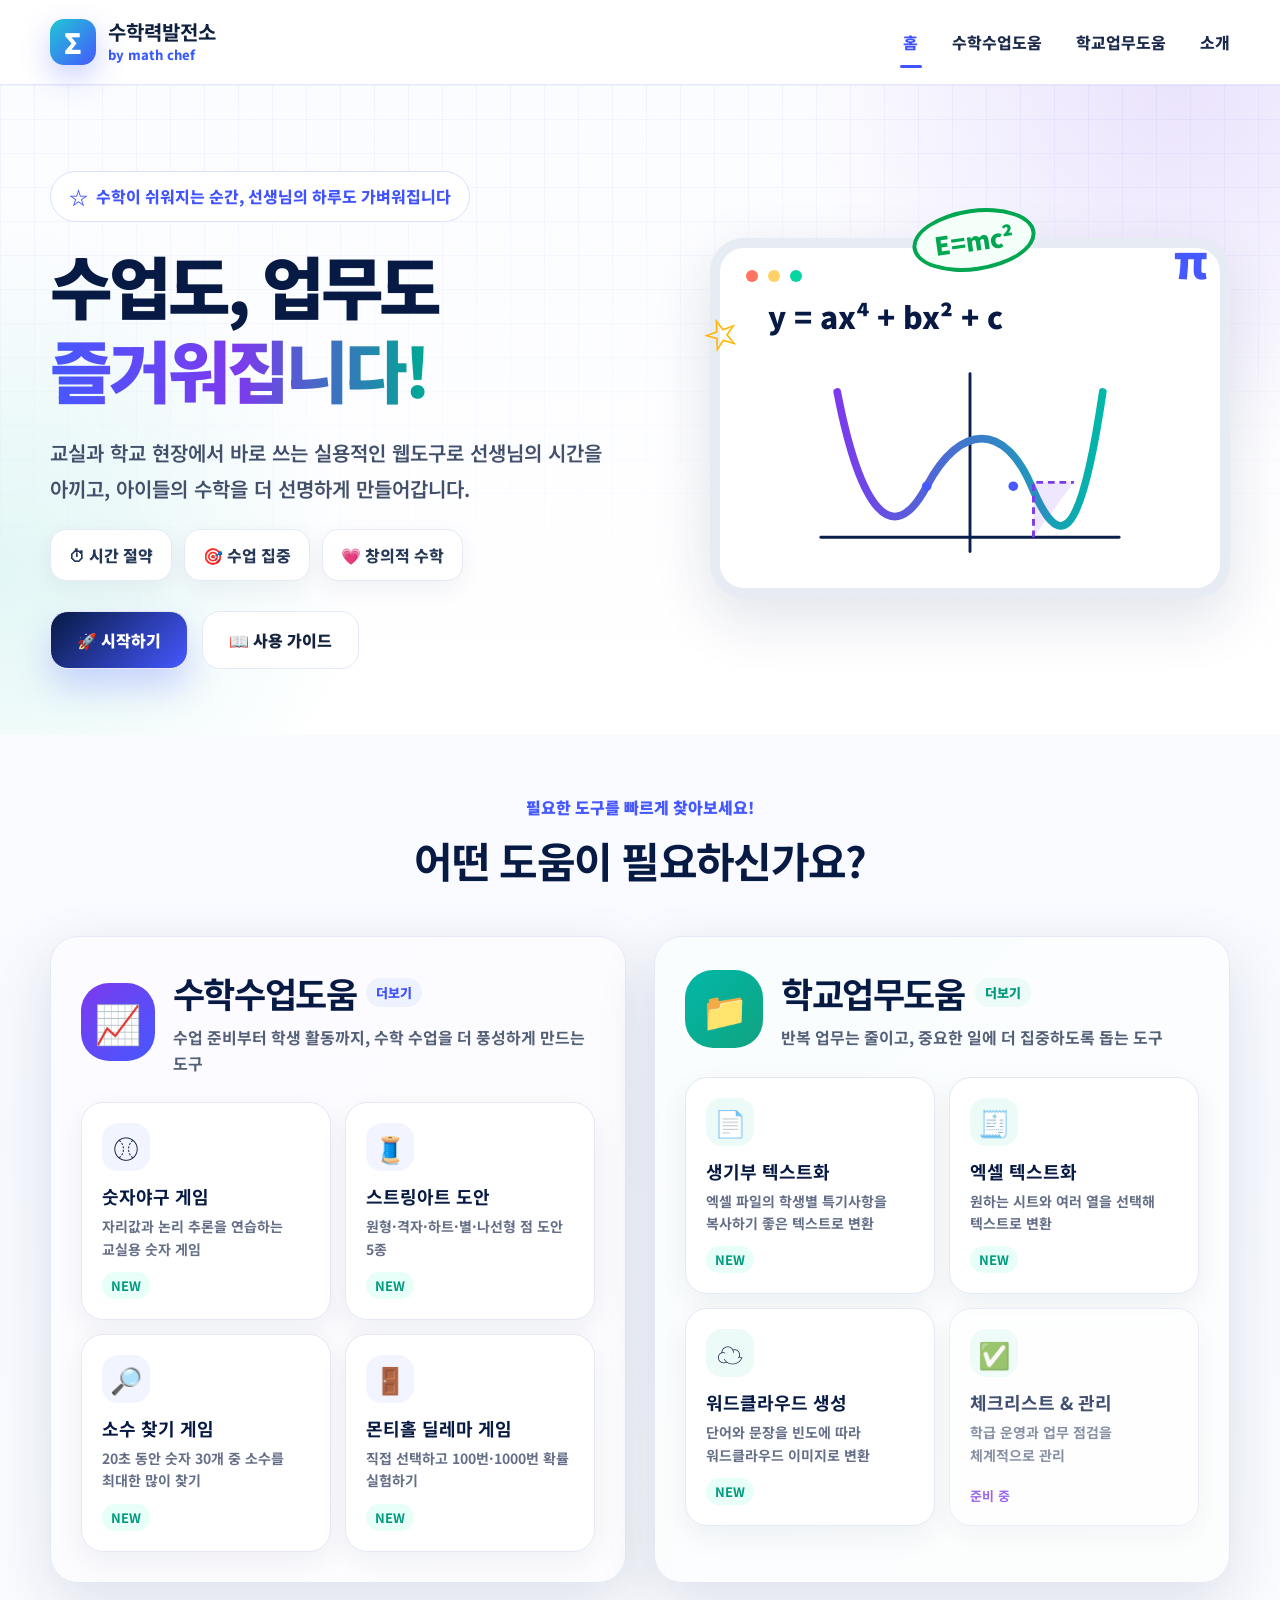
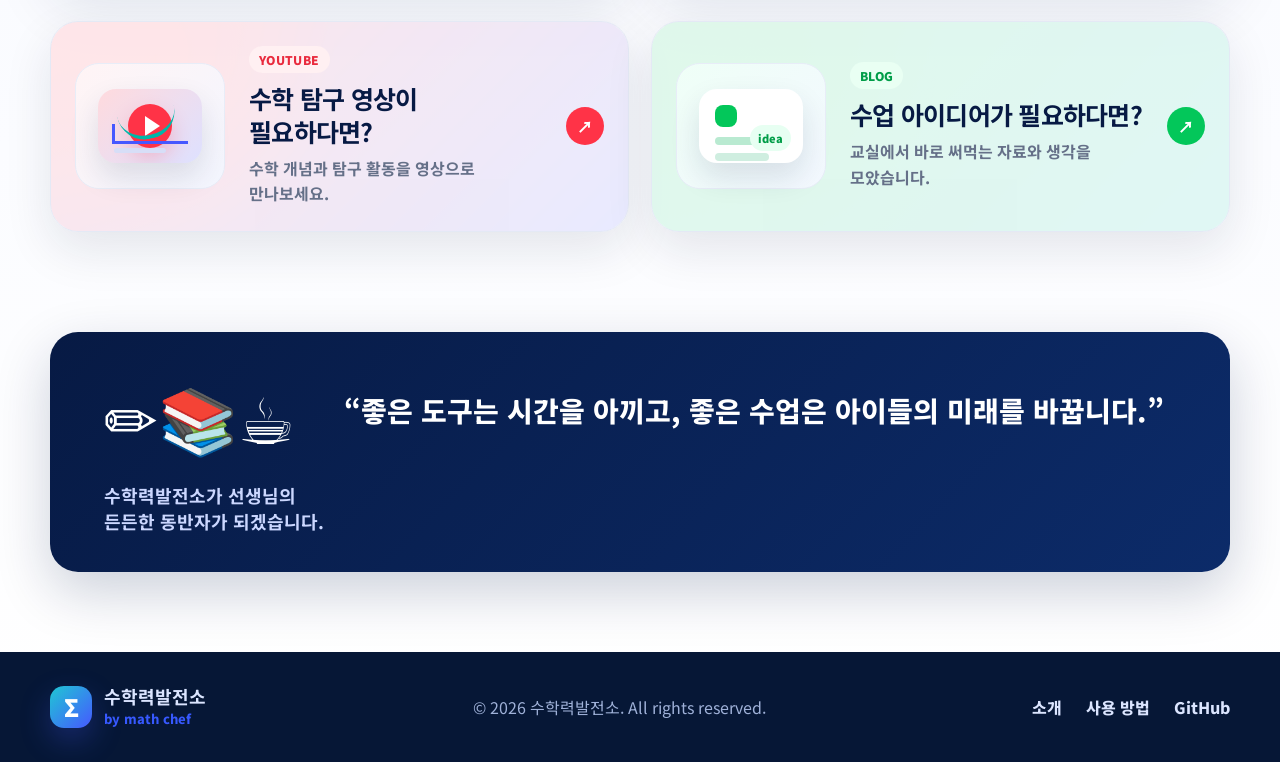
==== commit c30c0c98: "Show word cloud generator on home page" ====
--- a/index.html
+++ b/index.html
@@ -17,7 +17,7 @@
   <main id="home">
     <section class="hero"><div class="container hero-grid"><div class="hero-copy"><p class="eyebrow">수학이 쉬워지는 순간, 선생님의 하루도 가벼워집니다</p><h1>수업도, 업무도<br><span>즐거워집니다!</span></h1><p class="hero-desc">교실과 학교 현장에서 바로 쓰는 실용적인 웹도구로 선생님의 시간을 아끼고, 아이들의 수학을 더 선명하게 만들어갑니다.</p><div class="hero-badges" aria-label="핵심 장점"><span>⏱ 시간 절약</span><span>🎯 수업 집중</span><span>💗 창의적 수학</span></div><div class="hero-actions"><a class="btn primary" href="#math-tools">🚀 시작하기</a><a class="btn ghost" href="#guide">📖 사용 가이드</a></div></div><div class="hero-visual" aria-hidden="true"><div class="doodle star">☆</div><div class="doodle pi">π</div><div class="doodle emc">E=mc²</div><div class="board-card"><div class="board-top"></div><div class="formula">y = ax⁴ + bx² + c</div><svg viewBox="0 0 420 250" role="img" aria-label="4차함수 그래프 일러스트"><defs><linearGradient id="curveGrad" x1="0" y1="0" x2="1" y2="0"><stop offset="0" stop-color="#7c3aed"/><stop offset="1" stop-color="#00b8a9"/></linearGradient></defs><line x1="55" y1="205" x2="365" y2="205" class="axis"/><line x1="210" y1="35" x2="210" y2="220" class="axis"/><path d="M72 54 C96 178, 130 218, 165 152 S246 86, 274 152 S324 218, 348 54" class="curve"/><path d="M276 205 L276 148 L318 148" class="shade"/><circle cx="165" cy="152" r="5" class="point"/><circle cx="255" cy="152" r="5" class="point"/></svg></div></div></div></section>
     <section class="finder" id="guide"><div class="container"><p class="mini-title">필요한 도구를 빠르게 찾아보세요!</p><h2>어떤 도움이 필요하신가요?</h2></div></section>
-    <section class="tool-sections"><div class="container two-columns"><article class="tool-panel math" id="math-tools"><div class="panel-head"><div class="panel-icon">📈</div><div><h2><a class="panel-title-link" href="tools/math-tools.html">수학수업도움 <span class="more-label">더보기</span></a></h2><p>수업 준비부터 학생 활동까지, 수학 수업을 더 풍성하게 만드는 도구</p></div></div><div class="tool-list"><a class="tool-item" href="tools/number-baseball.html"><span class="item-icon">⚾</span><span><strong>숫자야구 게임</strong><small>자리값과 논리 추론을 연습하는 교실용 숫자 게임</small></span><b class="new">NEW</b></a><a class="tool-item" href="tools/string-art.html"><span class="item-icon">🧵</span><span><strong>스트링아트 도안</strong><small>원형·격자·하트·별·나선형 점 도안 5종</small></span><b class="new">NEW</b></a><a class="tool-item" href="tools/prime-finder.html"><span class="item-icon">🔎</span><span><strong>소수 찾기 게임</strong><small>20초 동안 숫자 30개 중 소수를 최대한 많이 찾기</small></span><b class="new">NEW</b></a><a class="tool-item" href="tools/monty-hall.html"><span class="item-icon">🚪</span><span><strong>몬티홀 딜레마 게임</strong><small>직접 선택하고 100번·1000번 확률 실험하기</small></span><b class="new">NEW</b></a></div></article><article class="tool-panel school" id="school-tools"><div class="panel-head"><div class="panel-icon">📁</div><div><h2><a class="panel-title-link" href="tools/school-tools.html">학교업무도움 <span class="more-label">더보기</span></a></h2><p>반복 업무는 줄이고, 중요한 일에 더 집중하도록 돕는 도구</p></div></div><div class="tool-list"><a class="tool-item" href="tools/student-record-textifier.html"><span class="item-icon">📄</span><span><strong>생기부 텍스트화</strong><small>엑셀 파일의 학생별 특기사항을 복사하기 좋은 텍스트로 변환</small></span><b class="new">NEW</b></a><a class="tool-item" href="tools/excel-textifier.html"><span class="item-icon">🧾</span><span><strong>엑셀 텍스트화</strong><small>원하는 시트와 여러 열을 선택해 텍스트로 변환</small></span><b class="new">NEW</b></a><a class="tool-item disabled" href="#" aria-disabled="true"><span class="item-icon">📊</span><span><strong>통계 & 분석 도구</strong><small>출석·평가·설문 자료를 보기 좋게 정리</small></span><b>준비 중</b></a><a class="tool-item disabled" href="#" aria-disabled="true"><span class="item-icon">✅</span><span><strong>체크리스트 & 관리</strong><small>학급 운영과 업무 점검을 체계적으로 관리</small></span><b>준비 중</b></a></div></article></div></section>
+    <section class="tool-sections"><div class="container two-columns"><article class="tool-panel math" id="math-tools"><div class="panel-head"><div class="panel-icon">📈</div><div><h2><a class="panel-title-link" href="tools/math-tools.html">수학수업도움 <span class="more-label">더보기</span></a></h2><p>수업 준비부터 학생 활동까지, 수학 수업을 더 풍성하게 만드는 도구</p></div></div><div class="tool-list"><a class="tool-item" href="tools/number-baseball.html"><span class="item-icon">⚾</span><span><strong>숫자야구 게임</strong><small>자리값과 논리 추론을 연습하는 교실용 숫자 게임</small></span><b class="new">NEW</b></a><a class="tool-item" href="tools/string-art.html"><span class="item-icon">🧵</span><span><strong>스트링아트 도안</strong><small>원형·격자·하트·별·나선형 점 도안 5종</small></span><b class="new">NEW</b></a><a class="tool-item" href="tools/prime-finder.html"><span class="item-icon">🔎</span><span><strong>소수 찾기 게임</strong><small>20초 동안 숫자 30개 중 소수를 최대한 많이 찾기</small></span><b class="new">NEW</b></a><a class="tool-item" href="tools/monty-hall.html"><span class="item-icon">🚪</span><span><strong>몬티홀 딜레마 게임</strong><small>직접 선택하고 100번·1000번 확률 실험하기</small></span><b class="new">NEW</b></a></div></article><article class="tool-panel school" id="school-tools"><div class="panel-head"><div class="panel-icon">📁</div><div><h2><a class="panel-title-link" href="tools/school-tools.html">학교업무도움 <span class="more-label">더보기</span></a></h2><p>반복 업무는 줄이고, 중요한 일에 더 집중하도록 돕는 도구</p></div></div><div class="tool-list"><a class="tool-item" href="tools/student-record-textifier.html"><span class="item-icon">📄</span><span><strong>생기부 텍스트화</strong><small>엑셀 파일의 학생별 특기사항을 복사하기 좋은 텍스트로 변환</small></span><b class="new">NEW</b></a><a class="tool-item" href="tools/excel-textifier.html"><span class="item-icon">🧾</span><span><strong>엑셀 텍스트화</strong><small>원하는 시트와 여러 열을 선택해 텍스트로 변환</small></span><b class="new">NEW</b></a><a class="tool-item" href="tools/word-cloud.html"><span class="item-icon">☁️</span><span><strong>워드클라우드 생성</strong><small>단어와 문장을 빈도에 따라 워드클라우드 이미지로 변환</small></span><b class="new">NEW</b></a><a class="tool-item disabled" href="#" aria-disabled="true"><span class="item-icon">✅</span><span><strong>체크리스트 & 관리</strong><small>학급 운영과 업무 점검을 체계적으로 관리</small></span><b>준비 중</b></a></div></article></div></section>
     <section class="channel-links" aria-label="수학력발전소 외부 채널"><div class="container channel-grid"><a class="channel-card youtube" href="https://www.youtube.com/@mathlab8437" target="_blank" rel="noreferrer"><span class="channel-art" aria-hidden="true"><span class="video-window"><span class="play-button"></span><span class="graph-line"></span><span class="video-caption"></span></span></span><span class="channel-copy"><small>YouTube</small><strong>수학 탐구 영상이 필요하다면?</strong><em>수학 개념과 탐구 활동을 영상으로 만나보세요.</em></span><span class="channel-arrow" aria-hidden="true">↗</span></a><a class="channel-card blog" href="https://blog.naver.com/bswbsw0131" target="_blank" rel="noreferrer"><span class="channel-art" aria-hidden="true"><span class="blog-window"><span class="blog-dot"></span><span class="blog-line wide"></span><span class="blog-line"></span><span class="blog-chip">idea</span></span></span><span class="channel-copy"><small>Blog</small><strong>수업 아이디어가 필요하다면?</strong><em>교실에서 바로 써먹는 자료와 생각을 모았습니다.</em></span><span class="channel-arrow" aria-hidden="true">↗</span></a></div></section>
     <section class="quote" id="about"><div class="container quote-card"><div class="quote-illust">✏️📚☕</div><p>“좋은 도구는 시간을 아끼고, 좋은 수업은 아이들의 미래를 바꿉니다.”</p><span>수학력발전소가 선생님의 든든한 동반자가 되겠습니다.</span></div></section>
   </main>
